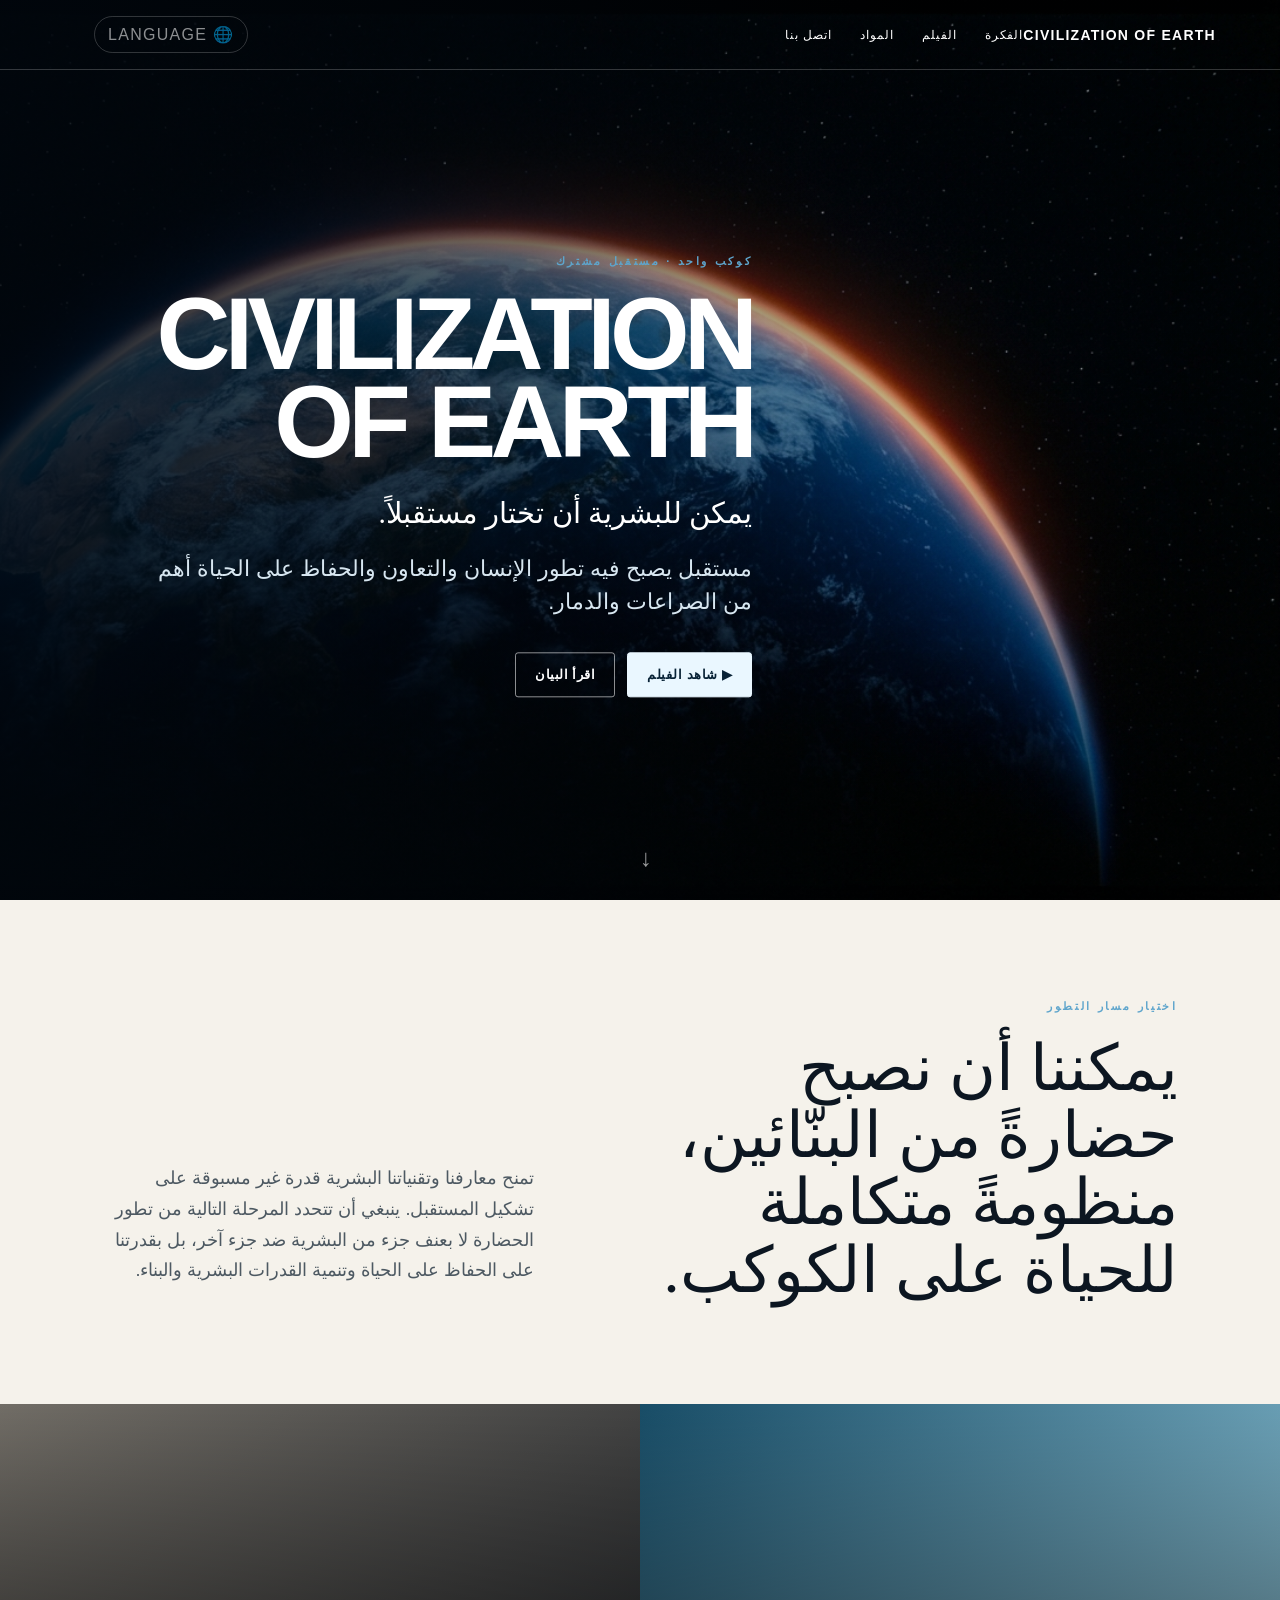
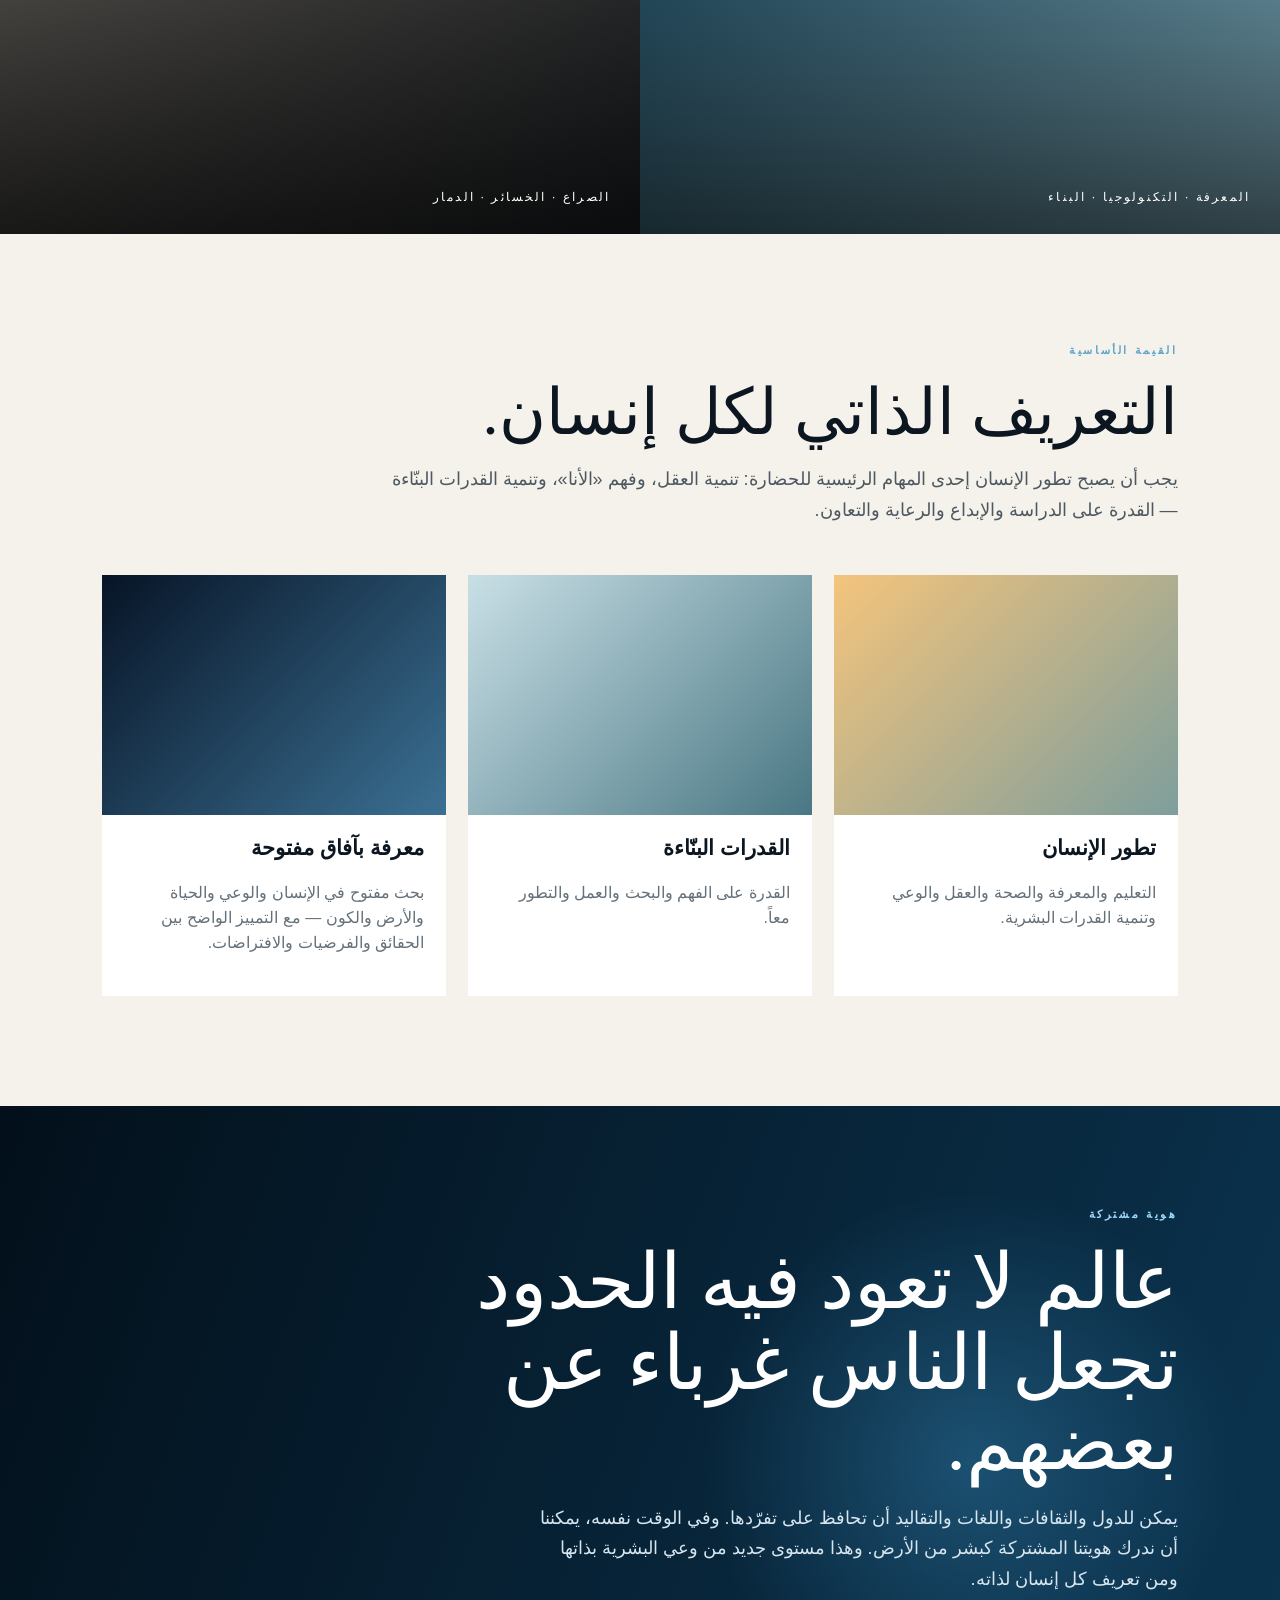
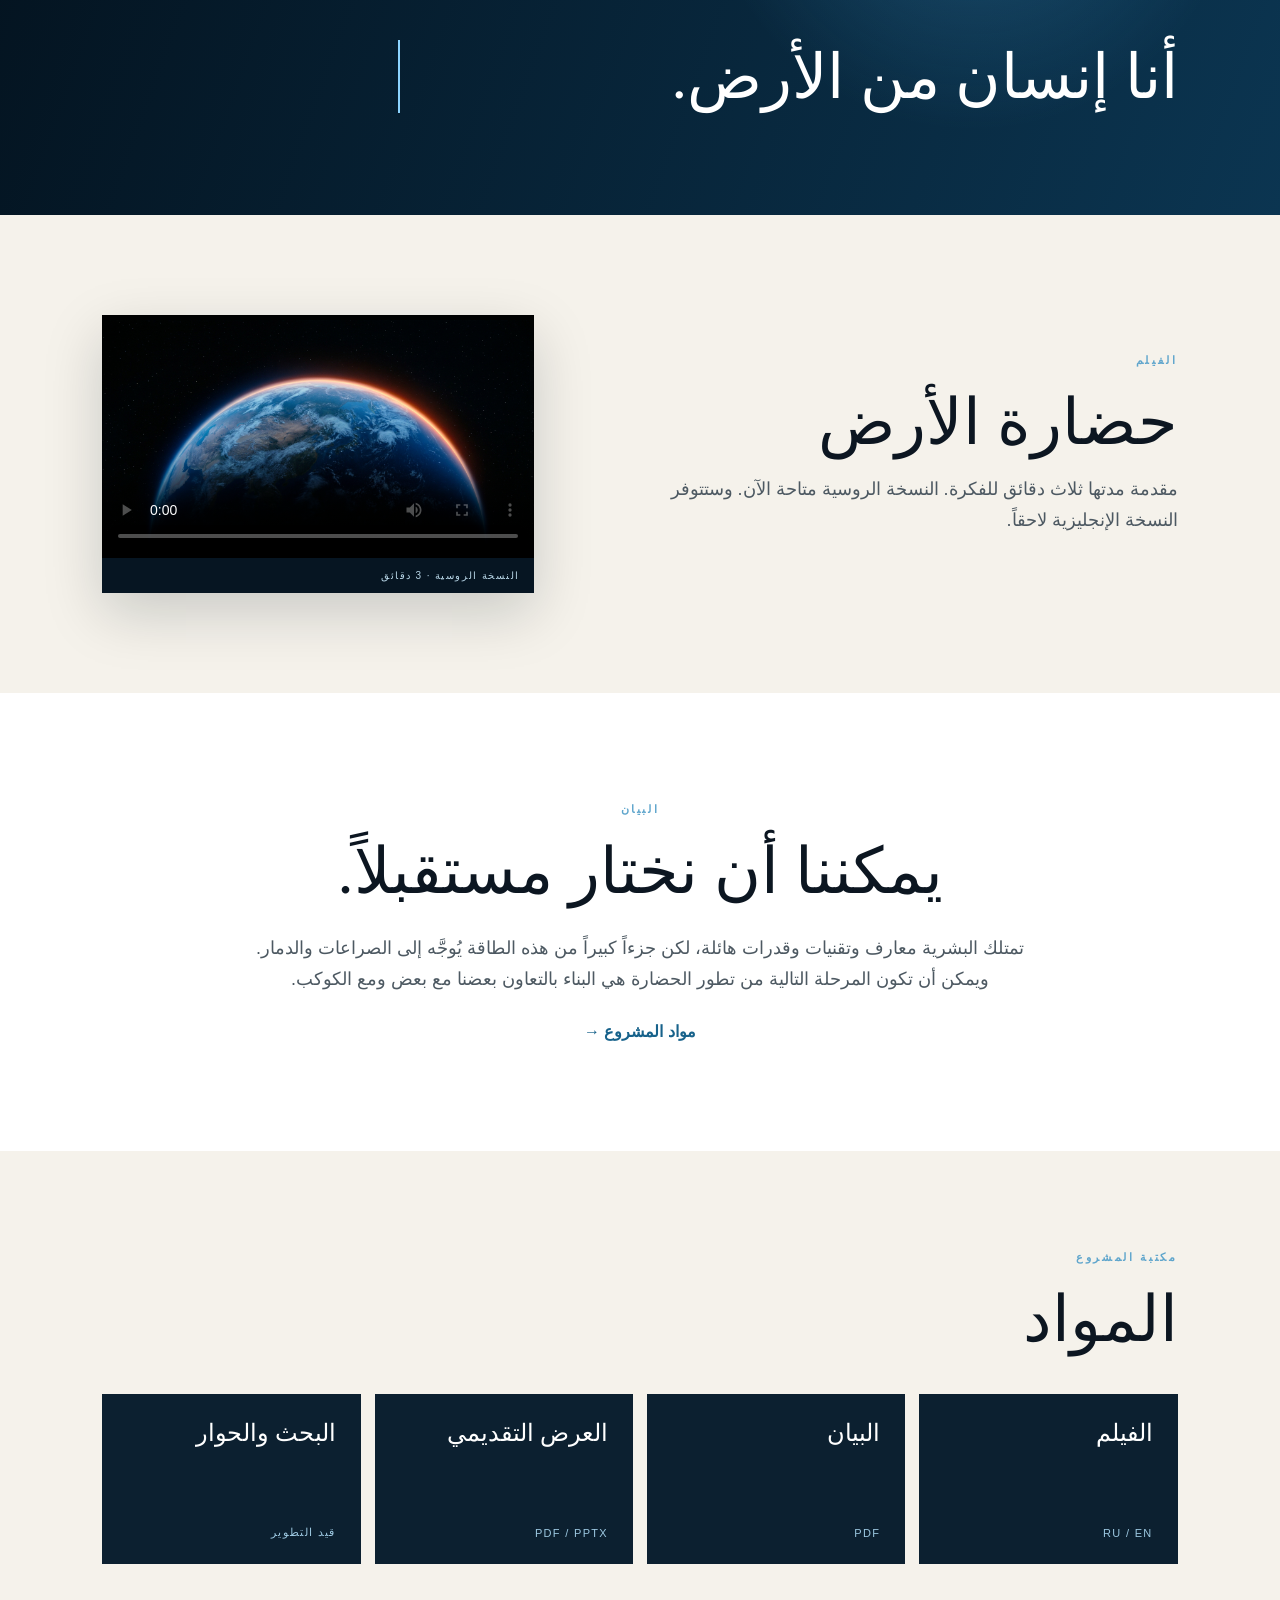
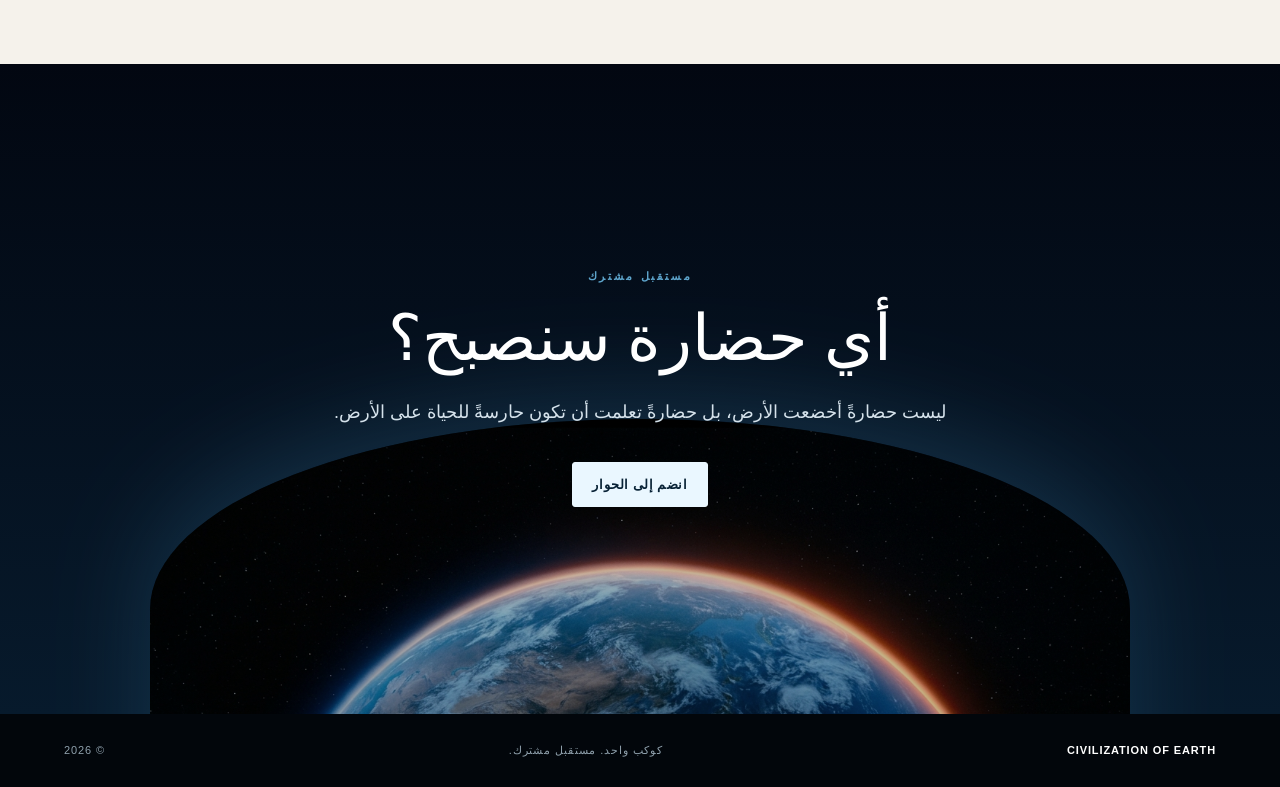
==== ar/index.html @ 909470b8 "Add files via upload" ====
<!doctype html>
<html lang="ar" dir="rtl">
<head>
<meta charset="utf-8"><meta name="viewport" content="width=device-width,initial-scale=1">
<title>حضارة الأرض</title>
<meta name="description" content="Humanity can choose a future centered on human development, cooperation and the preservation of life on Earth.">
<link rel="stylesheet" href="../styles.css">

<style>
.language-picker{position:relative;display:inline-block}
.language-picker>button{background:transparent;border:1px solid rgba(255,255,255,.35);border-radius:999px;padding:8px 13px;color:inherit;cursor:pointer;font:inherit}
.language-dropdown{display:none;position:absolute;right:0;top:calc(100% + 8px);z-index:1000;min-width:190px;max-height:70vh;overflow:auto;background:#f8f4ea;color:#132238;border:1px solid rgba(19,34,56,.18);border-radius:12px;padding:7px;box-shadow:0 14px 40px rgba(0,0,0,.18);text-align:left}
.language-picker.open .language-dropdown{display:block}
.language-dropdown a{display:block;padding:8px 10px;border-radius:7px;color:#132238;text-decoration:none;white-space:nowrap}
.language-dropdown a:hover{background:rgba(19,34,56,.08)}
html[dir="rtl"] .language-dropdown{right:auto;left:0;text-align:right}
</style>
</head>
<body>
<header class="nav"><a class="brand" href="#top">CIVILIZATION OF EARTH</a><nav><a href="#vision" data-i18n="navالفكرة">الفكرة</a><a href="#film" data-i18n="navالفيلم">الفيلم</a><a href="#materials" data-i18n="navالمواد">المواد</a><a href="#contact" data-i18n="navاتصل بنا">اتصل بنا</a></nav><div class="langs"><div class="language-picker"><button type="button" aria-label="Choose language">🌐 Language</button><div class="language-dropdown"><a href="../index.html" lang="ru" dir="ltr">Русский</a>
<a href="../en/index.html" lang="en" dir="ltr">English</a>
<a href="../uk/index.html" lang="uk" dir="ltr">Українська</a>
<a href="../ar/index.html" lang="ar" dir="rtl">العربية</a>
<a href="../zh/index.html" lang="zh" dir="ltr">中文</a>
<a href="../es/index.html" lang="es" dir="ltr">Español</a>
<a href="../fr/index.html" lang="fr" dir="ltr">Français</a>
<a href="../hi/index.html" lang="hi" dir="ltr">हिन्दी</a>
<a href="../pt/index.html" lang="pt" dir="ltr">Português</a>
<a href="../de/index.html" lang="de" dir="ltr">Deutsch</a>
<a href="../tr/index.html" lang="tr" dir="ltr">Türkçe</a>
<a href="../he/index.html" lang="he" dir="rtl">עברית</a>
<a href="../ja/index.html" lang="ja" dir="ltr">日本語</a>
<a href="../ko/index.html" lang="ko" dir="ltr">한국어</a></div></div><button class="menu">☰</button></div></header>
<main id="top">
<section class="hero"><img class="heroEarth" src="../images/hero-earth.jpg" alt="Earth seen from space"><div class="heroShade"></div><div class="heroContent"><div class="eyebrow" data-i18n="eyebrow">كوكب واحد · مستقبل مشترك</div><h1>CIVILIZATION<br>OF EARTH</h1><p class="heroStatement" data-i18n="heroStatement">يمكن للبشرية أن تختار مستقبلاً.</p><p data-i18n="heroText">مستقبل يصبح فيه تطور الإنسان والتعاون والحفاظ على الحياة أهم من الصراعات والدمار.</p><div class="actions"><a class="btn primary" href="#film" data-i18n="watch">▶ شاهد الفيلم</a><a class="btn" href="#manifesto" data-i18n="manifestoBtn">اقرأ البيان</a></div></div><div class="scroll">↓</div></section>
<section class="intro" id="vision"><div><div class="kicker" data-i18n="choiceKicker">اختيار مسار التطور</div><h2 data-i18n="choiceTitle">يمكننا أن نصبح حضارةً من البنّائين، منظومةً متكاملة للحياة على الكوكب.</h2></div><p data-i18n="choiceText">تمنح معارفنا وتقنياتنا البشرية قدرة غير مسبوقة على تشكيل المستقبل. ينبغي أن تتحدد المرحلة التالية من تطور الحضارة لا بعنف جزء من البشرية ضد جزء آخر، بل بقدرتنا على الحفاظ على الحياة وتنمية القدرات البشرية والبناء.</p></section>
<section class="split"><div class="panel image-city"><span data-i18n="knowledge">المعرفة · التكنولوجيا · البناء</span></div><div class="panel image-ruins"><span data-i18n="cost">الصراع · الخسائر · الدمار</span></div></section>
<section class="human"><div class="kicker" data-i18n="valueKicker">القيمة الأساسية</div><h2 data-i18n="valueTitle">التعريف الذاتي لكل إنسان.</h2><p class="lead" data-i18n="valueText">يجب أن يصبح تطور الإنسان إحدى المهام الرئيسية للحضارة: تنمية العقل، وفهم «الأنا»، وتنمية القدرات البنّاءة — القدرة على الدراسة والإبداع والرعاية والتعاون.</p><div class="cards"><article><div class="cardImg img-child"></div><h3 data-i18n="card1t">تطور الإنسان</h3><p data-i18n="card1p">التعليم والمعرفة والصحة والعقل والوعي وتنمية القدرات البشرية.</p></article><article><div class="cardImg img-science"></div><h3 data-i18n="card2t">القدرات البنّاءة</h3><p data-i18n="card2p">القدرة على الفهم والبحث والعمل والتطور معاً.</p></article><article><div class="cardImg img-cosmos"></div><h3 data-i18n="card3t">معرفة بآفاق مفتوحة</h3><p data-i18n="card3p">بحث مفتوح في الإنسان والوعي والحياة والأرض والكون — مع التمييز الواضح بين الحقائق والفرضيات والافتراضات.</p></article></div></section>
<section class="identity"><div class="identityText"><div class="kicker" data-i18n="identityKicker">هوية مشتركة</div><h2 data-i18n="identityTitle">عالم لا تعود فيه الحدود تجعل الناس غرباء عن بعضهم.</h2><p data-i18n="identityText">يمكن للدول والثقافات واللغات والتقاليد أن تحافظ على تفرّدها. وفي الوقت نفسه، يمكننا أن ندرك هويتنا المشتركة كبشر من الأرض. وهذا مستوى جديد من وعي البشرية بذاتها ومن تعريف كل إنسان لذاته.</p><blockquote data-i18n="earthPerson">أنا إنسان من الأرض.</blockquote></div></section>
<section class="film" id="film"><div><div class="kicker" data-i18n="filmKicker">الفيلم</div><h2 data-i18n="filmTitle">حضارة الأرض</h2><p data-i18n="filmText">مقدمة مدتها ثلاث دقائق للفكرة. النسخة الروسية متاحة الآن. وستتوفر النسخة الإنجليزية لاحقاً.</p></div><div class="videoFrame"><video controls preload="metadata" poster="../images/hero-earth.jpg"><source src="../assets/civilization-of-earth-ru.mp4" type="video/mp4">Your browser does not support HTML5 video.</video><div class="videoNote">النسخة الروسية · 3 دقائق</div></div></section>
<section class="manifesto" id="manifesto"><div class="kicker" data-i18n="manifestoKicker">البيان</div><h2 data-i18n="manifestoTitle">يمكننا أن نختار مستقبلاً.</h2><p data-i18n="manifestoText">تمتلك البشرية معارف وتقنيات وقدرات هائلة، لكن جزءاً كبيراً من هذه الطاقة يُوجَّه إلى الصراعات والدمار. ويمكن أن تكون المرحلة التالية من تطور الحضارة هي البناء بالتعاون بعضنا مع بعض ومع الكوكب.</p><a class="textLink" href="#materials" data-i18n="readالمواد">مواد المشروع →</a></section>
<section class="materials" id="materials"><div class="kicker" data-i18n="materialsKicker">مكتبة المشروع</div><h2 data-i18n="materialsTitle">المواد</h2><div class="materialGrid"><a href="#"><b data-i18n="m1">الفيلم</b><span>RU / EN</span></a><a href="#"><b data-i18n="m2">البيان</b><span>PDF</span></a><a href="#"><b data-i18n="m3">العرض التقديمي</b><span>PDF / PPTX</span></a><a href="#"><b data-i18n="m4">البحث والحوار</b><span data-i18n="developing">قيد التطوير</span></a></div></section>
<section class="closing" id="contact"><div class="earthGlow"></div><div class="closingContent"><div class="kicker" data-i18n="futureKicker">مستقبل مشترك</div><h2 data-i18n="futureTitle">أي حضارة سنصبح؟</h2><p data-i18n="futureText">ليست حضارةً أخضعت الأرض، بل حضارةً تعلمت أن تكون حارسةً للحياة على الأرض.</p><a class="btn primary" href="mailto:contact@example.com" data-i18n="contactBtn">انضم إلى الحوار</a></div></section>
</main>
<footer><b>CIVILIZATION OF EARTH</b><span data-i18n="footer">كوكب واحد. مستقبل مشترك.</span><span>© 2026</span></footer>


<script>
document.addEventListener('click',function(e){
 const p=e.target.closest('.language-picker');
 document.querySelectorAll('.language-picker.open').forEach(x=>{if(x!==p)x.classList.remove('open')});
 if(e.target.closest('.language-picker>button')){e.preventDefault();p.classList.toggle('open');}
});
</script>
</body></html>
---- styles.css ----
:root{--ink:#0c1621;--blue:#6ebbe8;--deep:#020914;--paper:#f5f2eb;--line:rgba(255,255,255,.22)}*{box-sizing:border-box}html{scroll-behavior:smooth}body{margin:0;font-family:Arial,Helvetica,sans-serif;color:var(--ink);background:var(--paper)}.nav{height:70px;position:absolute;z-index:10;top:0;left:0;right:0;display:flex;align-items:center;padding:0 5vw;color:white;border-bottom:1px solid rgba(255,255,255,.2)}.brand{color:white;text-decoration:none;font-weight:800;letter-spacing:.09em;font-size:14px}.nav nav{margin-left:auto;display:flex;gap:28px}.nav nav a,.langs button{color:white;text-decoration:none;font-size:12px;letter-spacing:.08em;text-transform:uppercase}.langs{display:flex;gap:8px;margin-left:30px;align-items:center}.langs button{background:transparent;border:0;padding:6px;cursor:pointer;opacity:.55}.langs .active{opacity:1;border-bottom:1px solid white}.langs .menu{display:none;font-size:18px}.hero{height:100vh;min-height:680px;position:relative;color:white;background:radial-gradient(circle at 72% 42%,rgba(81,169,225,.25),transparent 24%),linear-gradient(115deg,#020711 10%,#071c30 60%,#03101c);overflow:hidden}.hero:after{content:"";position:absolute;inset:0;background:linear-gradient(90deg,rgba(1,7,14,.82) 0%,rgba(1,7,14,.48) 42%,rgba(1,7,14,.08) 72%);z-index:1}.heroEarth{position:absolute;inset:0;width:100%;height:100%;object-fit:cover;object-position:center right;z-index:0}.heroShade{position:absolute;inset:0;background:linear-gradient(180deg,rgba(0,0,0,.12),rgba(0,0,0,.2));z-index:1}.heroContent{position:absolute;z-index:2;left:8vw;top:50%;transform:translateY(-44%);width:min(650px,75vw)}.eyebrow,.kicker{font-size:11px;font-weight:800;letter-spacing:.24em;color:#5ea5cc;margin-bottom:22px}.hero h1{font-size:clamp(54px,8vw,112px);line-height:.86;letter-spacing:-.055em;margin:0 0 30px}.heroStatement{font-family:Georgia,serif;font-size:clamp(22px,2.3vw,34px)!important;line-height:1.2!important;margin:0 0 12px;color:#fff!important}.hero p{font-size:clamp(17px,1.7vw,23px);line-height:1.5;max-width:620px;color:#d7e6f0}.actions{display:flex;gap:12px;margin-top:34px;flex-wrap:wrap}.btn{display:inline-block;padding:14px 19px;border:1px solid rgba(255,255,255,.55);color:white;text-decoration:none;border-radius:3px;font-size:13px;font-weight:700;letter-spacing:.04em}.btn.primary{background:#eaf7ff;color:#082236;border-color:#eaf7ff}.scroll{position:absolute;z-index:3;bottom:28px;left:50%;font-size:24px;opacity:.6}.intro,.film{padding:100px 8vw;display:grid;grid-template-columns:1.1fr .9fr;gap:9vw;align-items:end}.intro h2,.human h2,.film h2,.manifesto h2,.materials h2,.closing h2,.identity h2{font-family:Georgia,serif;font-weight:400;font-size:clamp(38px,5vw,68px);line-height:1.05;margin:0}.intro p,.lead,.film p,.manifesto p,.identity p,.closing p{font-size:18px;line-height:1.7;color:#4d5962}.split{display:grid;grid-template-columns:1fr 1fr;min-height:430px}.panel{position:relative;display:flex;align-items:flex-end;padding:30px;color:white;background-size:cover;background-position:center}.panel:after{content:"";position:absolute;inset:0;background:linear-gradient(transparent,rgba(0,0,0,.7))}.panel span{position:relative;z-index:1;font-size:12px;letter-spacing:.18em}.image-city{background-image:linear-gradient(135deg,#184d67,#9dd3e6)}.image-ruins{background-image:linear-gradient(135deg,#716d66,#24272b)}.human{padding:110px 8vw}.human .lead{max-width:800px}.cards{display:grid;grid-template-columns:repeat(3,1fr);gap:22px;margin-top:50px}.cards article{background:white;padding-bottom:24px}.cardImg{height:240px;background-size:cover}.img-child{background:linear-gradient(135deg,#f4c47c,#7e9e9c)}.img-science{background:linear-gradient(135deg,#c9dfe6,#497783)}.img-cosmos{background:linear-gradient(135deg,#071426,#3b7093)}.cards h3,.cards p{margin-left:22px;margin-right:22px}.cards h3{font-size:21px}.cards p{line-height:1.55;color:#65717a}.identity{min-height:680px;color:white;display:flex;align-items:center;padding:8vw;background:radial-gradient(circle at 76% 50%,rgba(64,152,204,.35),transparent 26%),linear-gradient(110deg,#03101b,#0b3551)}.identityText{max-width:780px}.identity .kicker{color:#9edaff}.identity h2{font-size:clamp(46px,6vw,82px)}.identity p{color:#d7e5ee;max-width:650px}.identity blockquote{font-family:Georgia,serif;font-size:clamp(34px,5vw,62px);margin:45px 0 0;padding-left:25px;border-left:2px solid #8cd4ff}.film{align-items:center}.videoFrame{background:#061522;color:white;box-shadow:0 20px 55px rgba(5,20,30,.18)}.videoFrame video{display:block;width:100%;aspect-ratio:16/9;background:#000}.videoNote{padding:12px 15px;font-size:10px;letter-spacing:.14em;text-transform:uppercase;color:#b7d5e6}.play{width:76px;height:76px;border-radius:50%;border:1px solid rgba(255,255,255,.6);display:grid;place-items:center;padding-left:5px;font-size:25px}.videoPlaceholder span{font-size:11px;letter-spacing:.18em}.manifesto{padding:110px 18vw;text-align:center;background:white}.manifesto p{max-width:900px;margin:28px auto}.textLink{color:#17628b;font-weight:700;text-decoration:none}.materials{padding:100px 8vw}.materialGrid{display:grid;grid-template-columns:repeat(4,1fr);gap:14px;margin-top:40px}.materialGrid a{min-height:170px;padding:25px;background:#0c2030;color:white;text-decoration:none;display:flex;flex-direction:column;justify-content:space-between}.materialGrid b{font-family:Georgia,serif;font-size:24px;font-weight:400}.materialGrid span{font-size:11px;letter-spacing:.12em;color:#9ec9e2}.closing{min-height:650px;background:linear-gradient(180deg,#020711,#071a2c);color:white;position:relative;overflow:hidden;display:flex;align-items:center;justify-content:center;text-align:center;padding:8vw}.earthGlow{position:absolute;width:min(980px,82vw);height:min(560px,48vw);bottom:-265px;left:50%;transform:translateX(-50%);background:url("images/hero-earth.jpg") center 44%/cover no-repeat;border-radius:50% 50% 0 0/34% 34% 0 0;filter:saturate(.92) brightness(.78);box-shadow:0 -24px 100px rgba(84,190,255,.22)}.closingContent{position:relative;z-index:1;max-width:900px}.closing p{color:#d5e2eb;max-width:700px;margin:25px auto 35px}footer{background:#02060b;color:#8fa0ac;padding:30px 5vw;display:flex;gap:30px;justify-content:space-between;font-size:11px;letter-spacing:.08em}footer b{color:white}@media(max-width:800px){.nav{padding:0 20px}.nav nav{display:none}.langs{margin-left:auto}.langs .menu{display:block}.heroContent{left:24px;width:calc(100% - 48px)}.heroEarth{object-position:62% center}.hero:after{background:linear-gradient(90deg,rgba(1,7,14,.86),rgba(1,7,14,.28))}.intro,.film{grid-template-columns:1fr;padding:75px 24px;gap:25px}.split{grid-template-columns:1fr;min-height:620px}.human,.manifesto,.materials{padding:75px 24px}.cards,.materialGrid{grid-template-columns:1fr}.identity{padding:80px 24px}.cardImg{height:210px}footer{flex-direction:column;gap:10px}.brand{font-size:11px}}
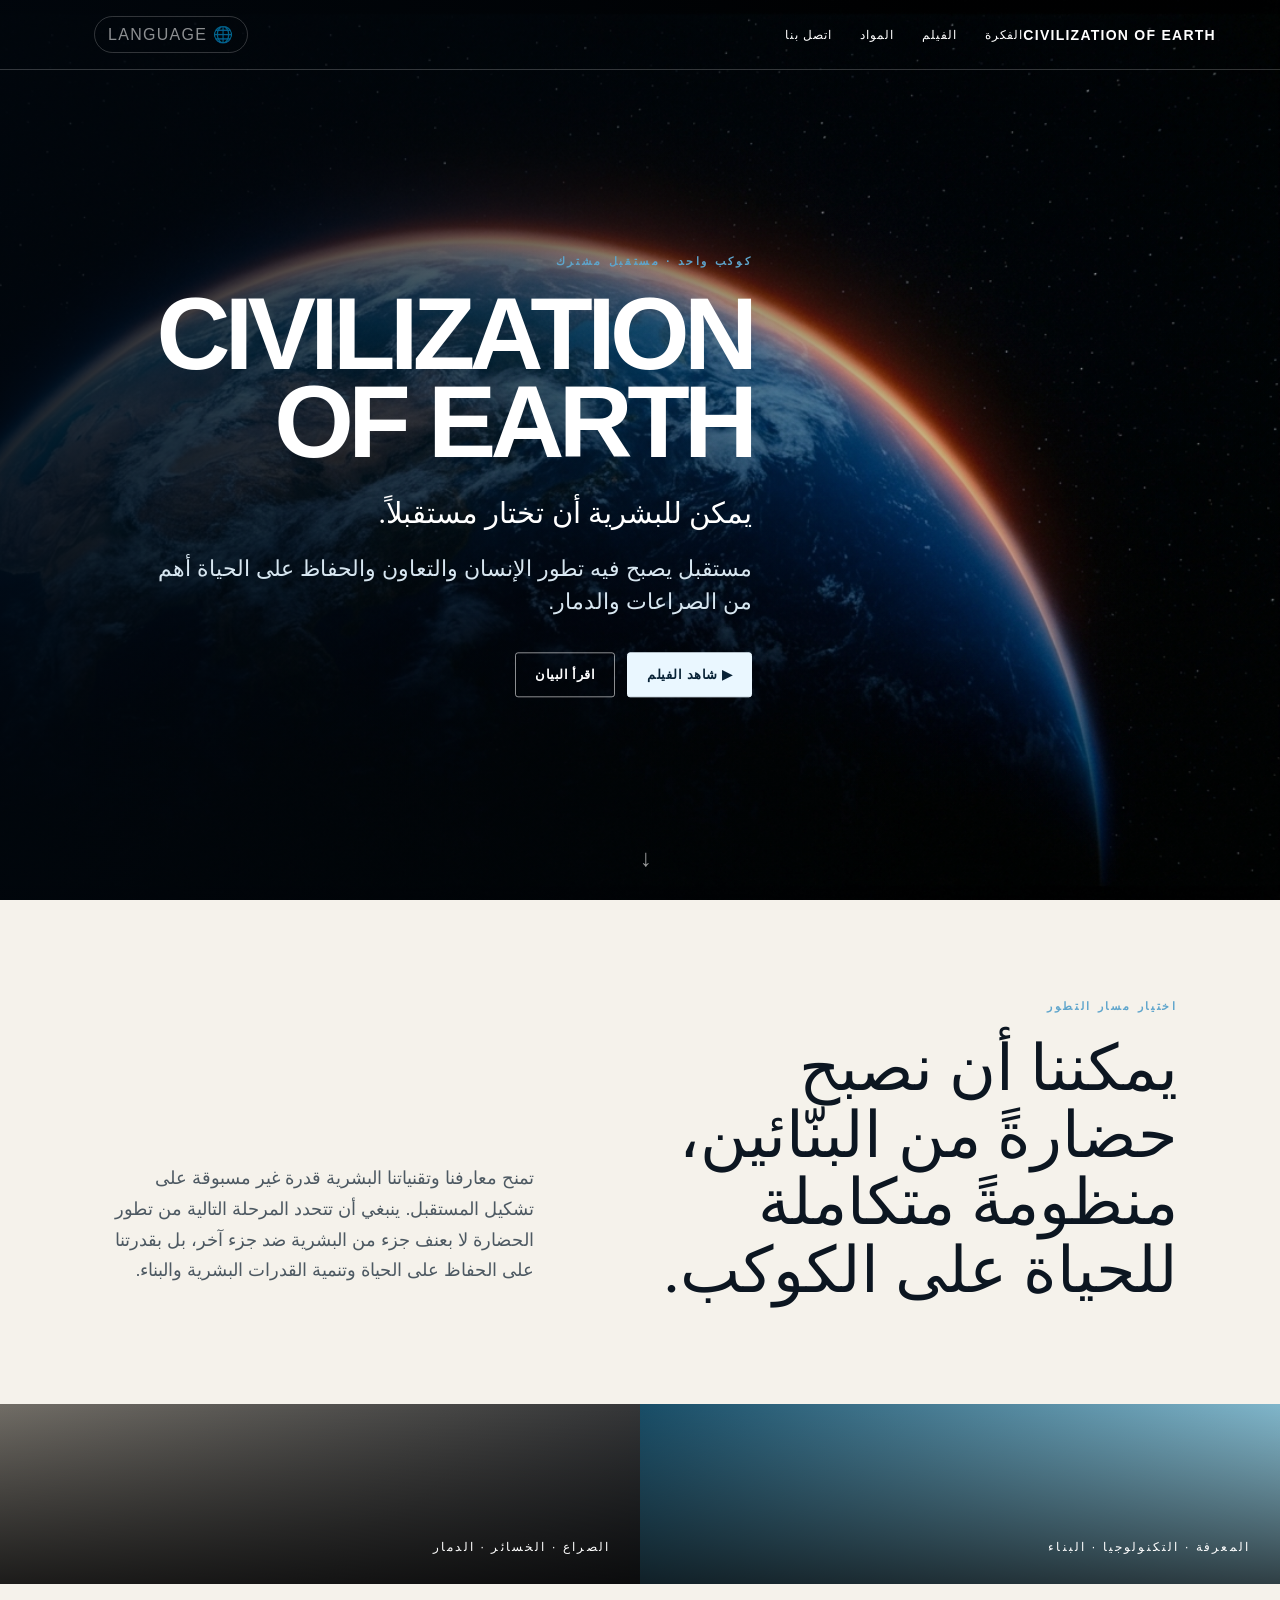
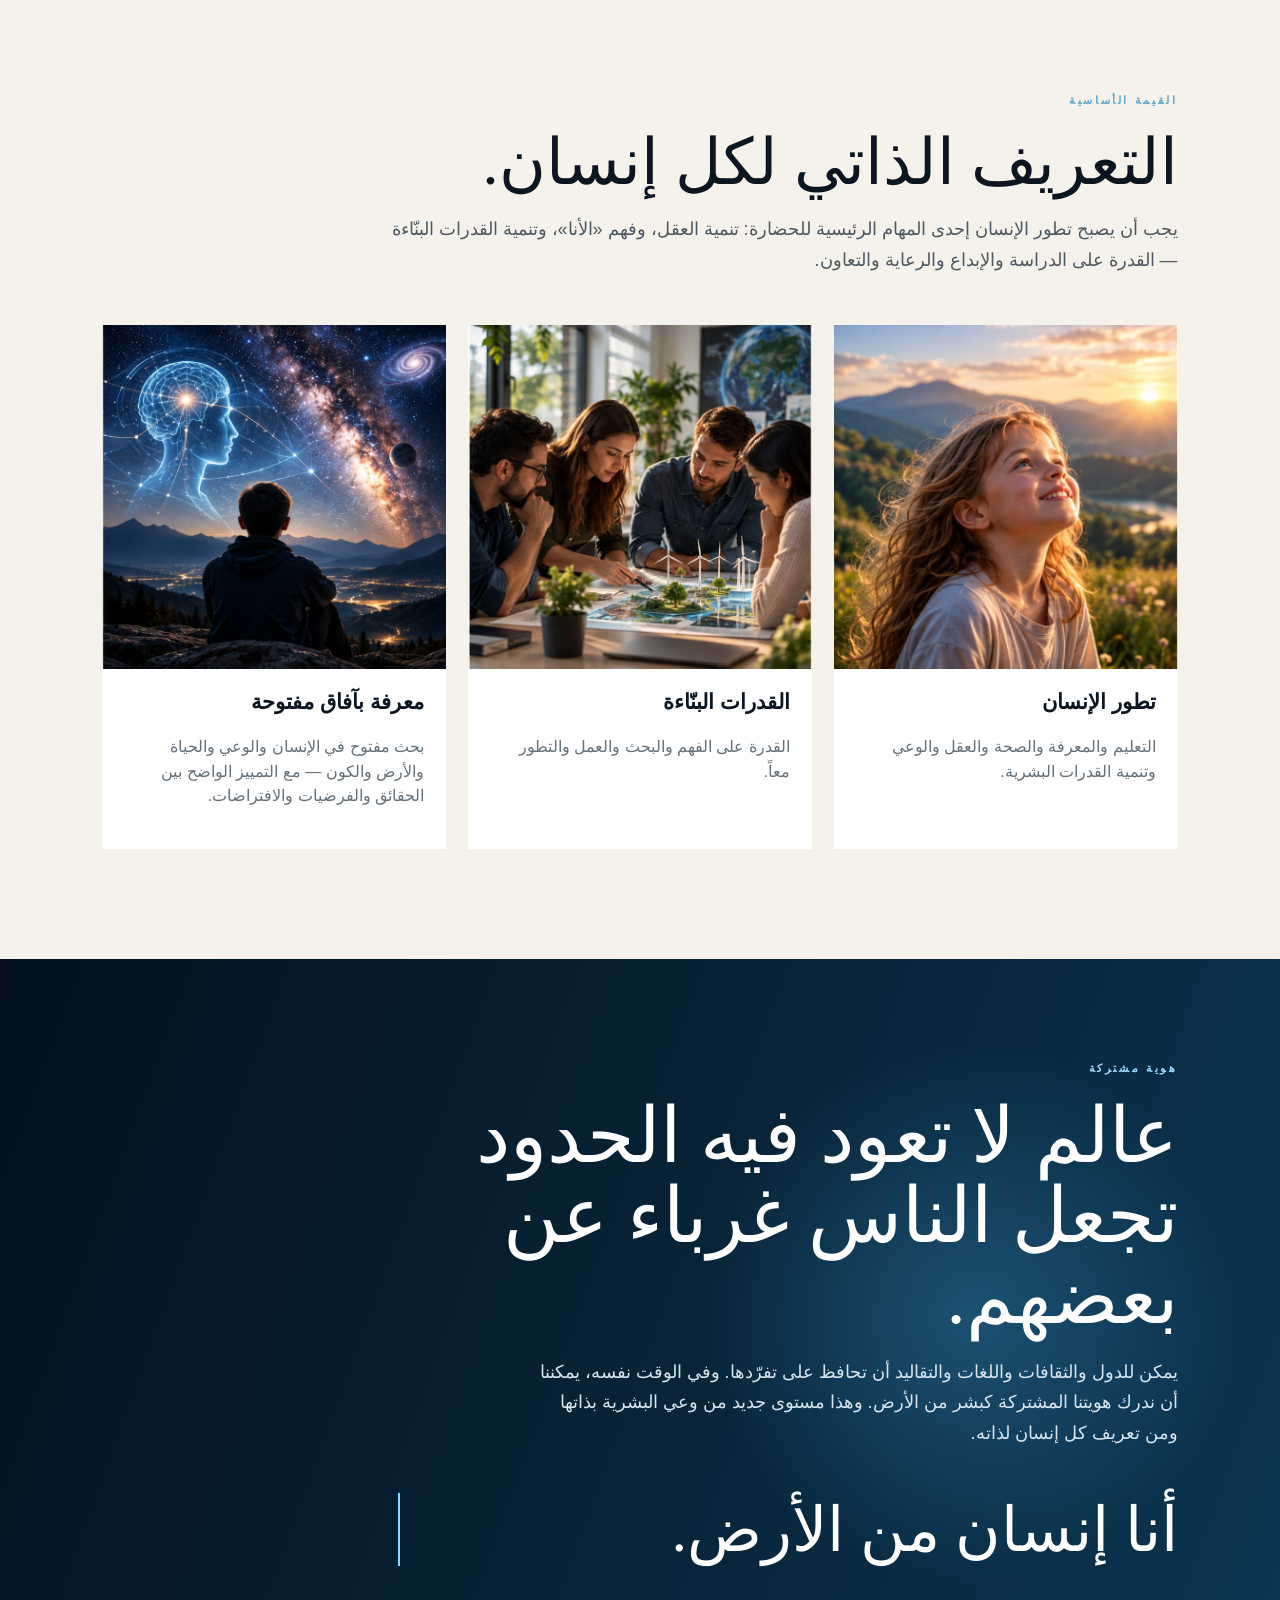
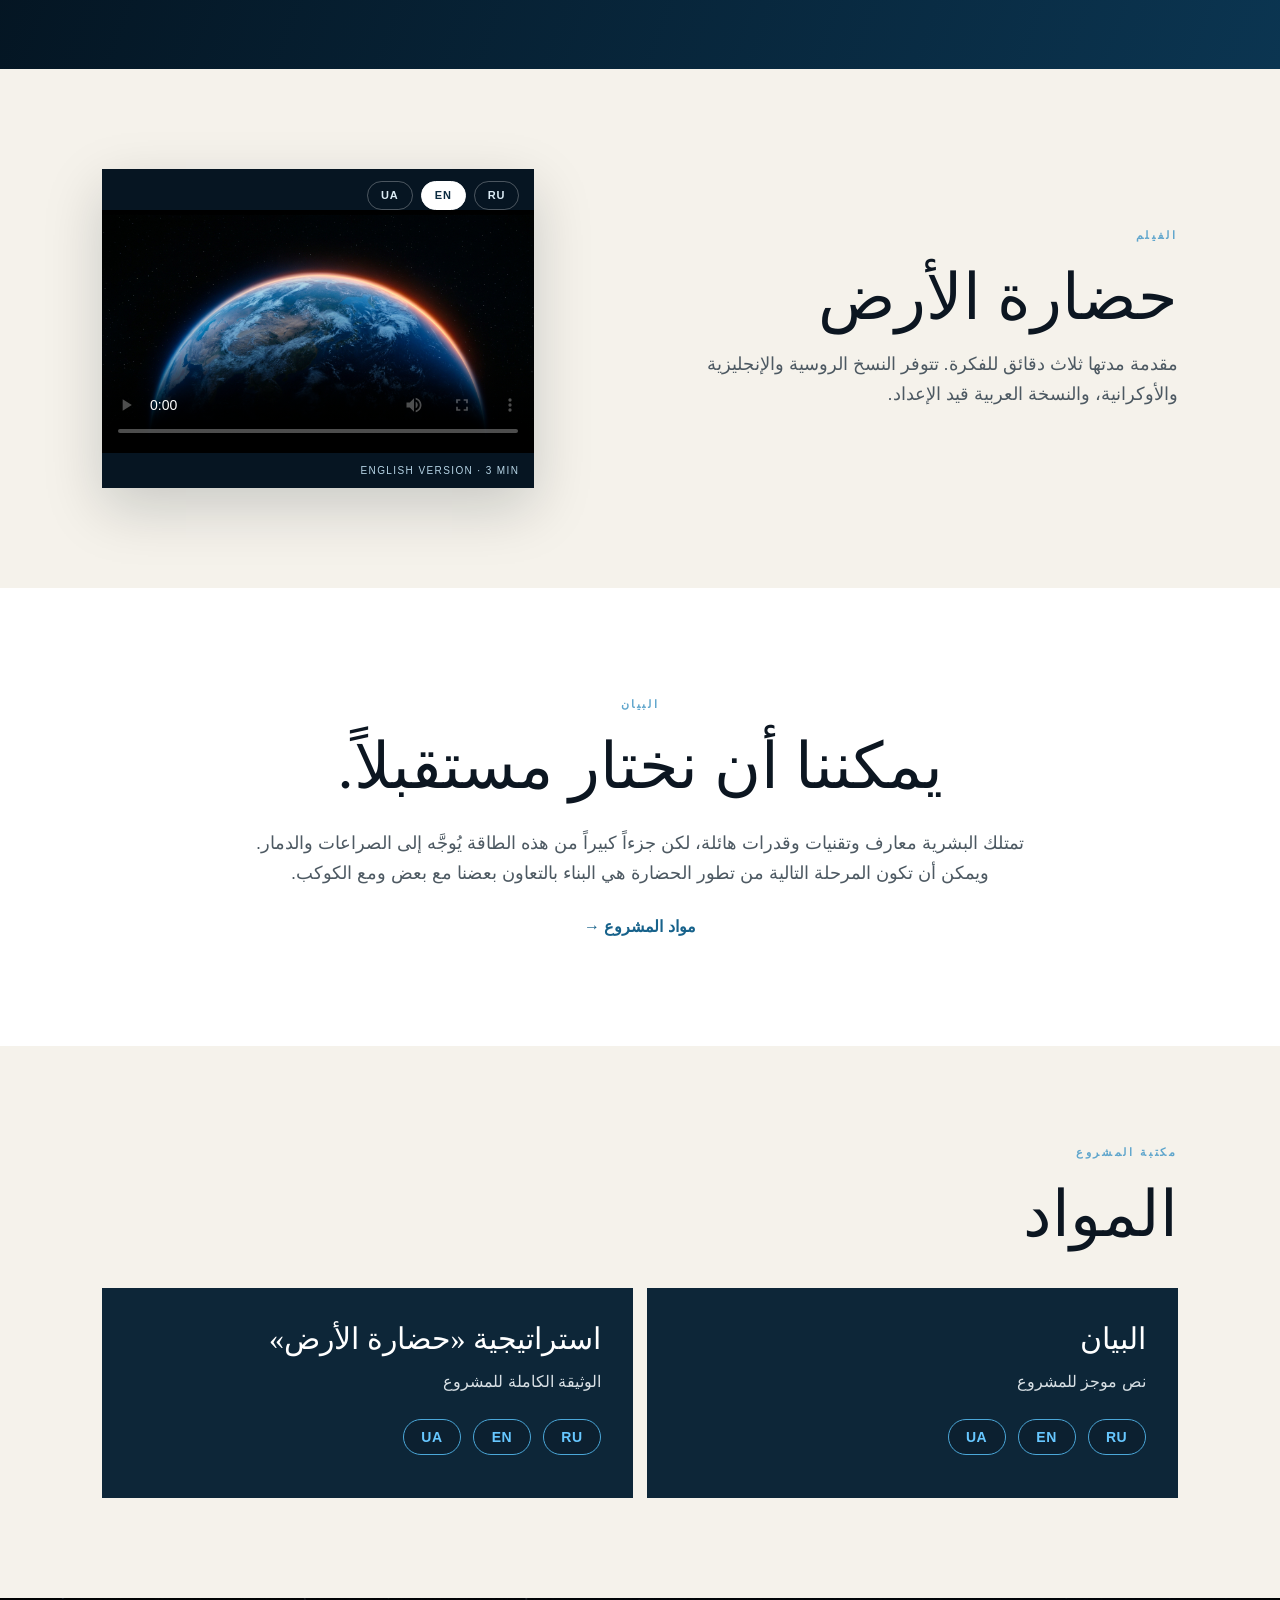
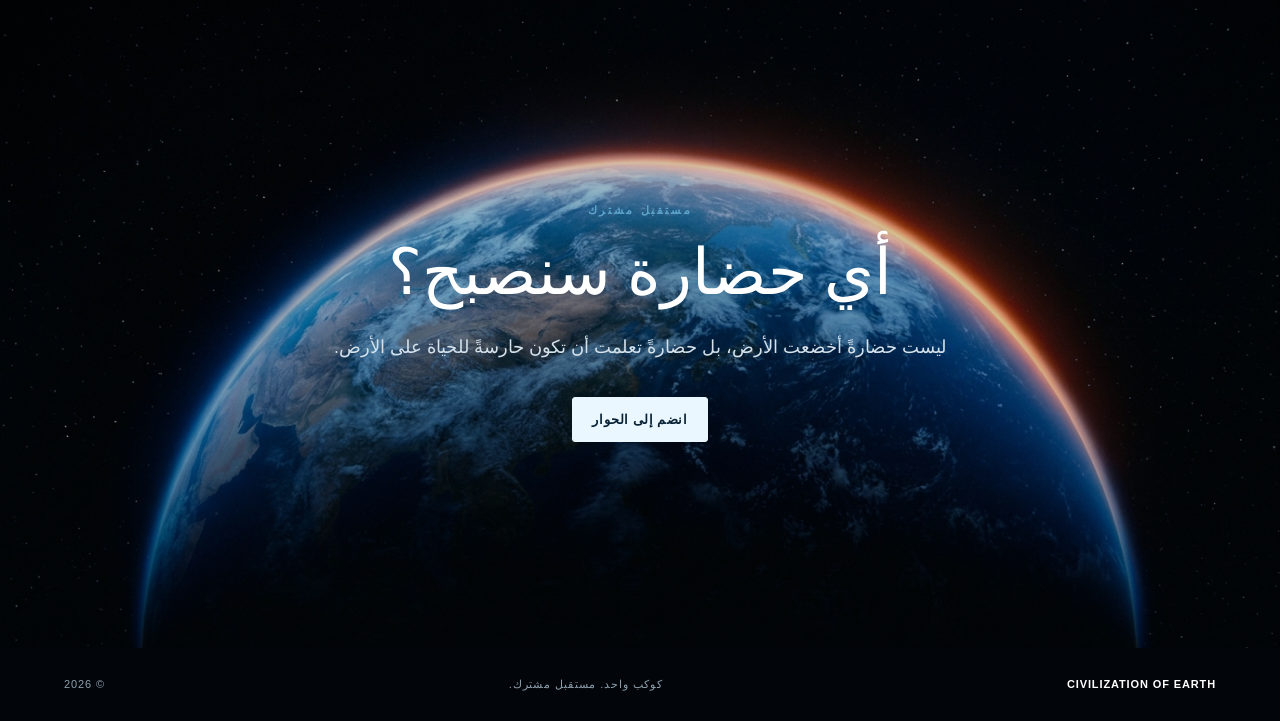
==== commit 42c517b6: "Add files via upload" ====
--- a/ar/index.html
+++ b/ar/index.html
@@ -14,6 +14,9 @@
 .language-dropdown a{display:block;padding:8px 10px;border-radius:7px;color:#132238;text-decoration:none;white-space:nowrap}
 .language-dropdown a:hover{background:rgba(19,34,56,.08)}
 html[dir="rtl"] .language-dropdown{right:auto;left:0;text-align:right}
+</style>
+<style>
+.materialGridDocs{grid-template-columns:repeat(2,minmax(0,1fr))!important}.materialGridDocs .materialDoc{background:#0d2638;color:#fff;padding:34px 32px;min-height:210px;box-sizing:border-box}.materialGridDocs .materialDoc>b{font-family:Georgia,serif;font-size:30px;line-height:1.12}.materialGridDocs .materialDoc p{color:#d8e0e5;font-size:16px}.materialGridDocs .docLinks{display:flex;gap:12px;flex-wrap:wrap;margin-top:28px}.materialGridDocs .docLinks a{display:inline-flex!important;align-items:center;justify-content:center;width:58px!important;height:36px!important;min-height:0!important;padding:0!important;border:1px solid #4ba7d8;border-radius:999px;color:#67c7ff!important;text-decoration:none;font:700 14px/1 Arial,sans-serif;letter-spacing:.04em;box-sizing:border-box}.materialGridDocs .docLinks a:hover{background:rgba(103,199,255,.12)}@media(max-width:760px){.materialGridDocs{grid-template-columns:1fr!important}.materialGridDocs .materialDoc>b{font-size:25px}}
 </style>
 </head>
 <body>
@@ -37,9 +40,12 @@
 <section class="split"><div class="panel image-city"><span data-i18n="knowledge">المعرفة · التكنولوجيا · البناء</span></div><div class="panel image-ruins"><span data-i18n="cost">الصراع · الخسائر · الدمار</span></div></section>
 <section class="human"><div class="kicker" data-i18n="valueKicker">القيمة الأساسية</div><h2 data-i18n="valueTitle">التعريف الذاتي لكل إنسان.</h2><p class="lead" data-i18n="valueText">يجب أن يصبح تطور الإنسان إحدى المهام الرئيسية للحضارة: تنمية العقل، وفهم «الأنا»، وتنمية القدرات البنّاءة — القدرة على الدراسة والإبداع والرعاية والتعاون.</p><div class="cards"><article><div class="cardImg img-child"></div><h3 data-i18n="card1t">تطور الإنسان</h3><p data-i18n="card1p">التعليم والمعرفة والصحة والعقل والوعي وتنمية القدرات البشرية.</p></article><article><div class="cardImg img-science"></div><h3 data-i18n="card2t">القدرات البنّاءة</h3><p data-i18n="card2p">القدرة على الفهم والبحث والعمل والتطور معاً.</p></article><article><div class="cardImg img-cosmos"></div><h3 data-i18n="card3t">معرفة بآفاق مفتوحة</h3><p data-i18n="card3p">بحث مفتوح في الإنسان والوعي والحياة والأرض والكون — مع التمييز الواضح بين الحقائق والفرضيات والافتراضات.</p></article></div></section>
 <section class="identity"><div class="identityText"><div class="kicker" data-i18n="identityKicker">هوية مشتركة</div><h2 data-i18n="identityTitle">عالم لا تعود فيه الحدود تجعل الناس غرباء عن بعضهم.</h2><p data-i18n="identityText">يمكن للدول والثقافات واللغات والتقاليد أن تحافظ على تفرّدها. وفي الوقت نفسه، يمكننا أن ندرك هويتنا المشتركة كبشر من الأرض. وهذا مستوى جديد من وعي البشرية بذاتها ومن تعريف كل إنسان لذاته.</p><blockquote data-i18n="earthPerson">أنا إنسان من الأرض.</blockquote></div></section>
-<section class="film" id="film"><div><div class="kicker" data-i18n="filmKicker">الفيلم</div><h2 data-i18n="filmTitle">حضارة الأرض</h2><p data-i18n="filmText">مقدمة مدتها ثلاث دقائق للفكرة. النسخة الروسية متاحة الآن. وستتوفر النسخة الإنجليزية لاحقاً.</p></div><div class="videoFrame"><video controls preload="metadata" poster="../images/hero-earth.jpg"><source src="../assets/civilization-of-earth-ru.mp4" type="video/mp4">Your browser does not support HTML5 video.</video><div class="videoNote">النسخة الروسية · 3 دقائق</div></div></section>
+<section class="film" id="film"><div><div class="kicker" data-i18n="filmKicker">الفيلم</div><h2 data-i18n="filmTitle">حضارة الأرض</h2><p data-i18n="filmText">مقدمة مدتها ثلاث دقائق للفكرة. تتوفر النسخ الروسية والإنجليزية والأوكرانية، والنسخة العربية قيد الإعداد.</p></div><div class="videoFrame"><div class="videoLanguages" role="group" aria-label="Film language"><button class="videoLangBtn" type="button" data-src="../assets/civilization-of-earth-ru.mp4" data-note="Русская версия · 3 мин">RU</button><button class="videoLangBtn active" type="button" data-src="../assets/civilization-of-earth-en.mp4" data-note="English version · 3 min">EN</button><button class="videoLangBtn" type="button" data-src="../assets/civilization-of-earth-uk.mp4" data-note="Українська версія · 3 хв">UA</button></div><video controls preload="metadata" poster="../images/hero-earth.jpg"><source src="../assets/civilization-of-earth-en.mp4" type="video/mp4">Your browser does not support HTML5 video.</video><div class="videoNote">English version · 3 min</div></div></section>
 <section class="manifesto" id="manifesto"><div class="kicker" data-i18n="manifestoKicker">البيان</div><h2 data-i18n="manifestoTitle">يمكننا أن نختار مستقبلاً.</h2><p data-i18n="manifestoText">تمتلك البشرية معارف وتقنيات وقدرات هائلة، لكن جزءاً كبيراً من هذه الطاقة يُوجَّه إلى الصراعات والدمار. ويمكن أن تكون المرحلة التالية من تطور الحضارة هي البناء بالتعاون بعضنا مع بعض ومع الكوكب.</p><a class="textLink" href="#materials" data-i18n="readالمواد">مواد المشروع →</a></section>
-<section class="materials" id="materials"><div class="kicker" data-i18n="materialsKicker">مكتبة المشروع</div><h2 data-i18n="materialsTitle">المواد</h2><div class="materialGrid"><a href="#"><b data-i18n="m1">الفيلم</b><span>RU / EN</span></a><a href="#"><b data-i18n="m2">البيان</b><span>PDF</span></a><a href="#"><b data-i18n="m3">العرض التقديمي</b><span>PDF / PPTX</span></a><a href="#"><b data-i18n="m4">البحث والحوار</b><span data-i18n="developing">قيد التطوير</span></a></div></section>
+<section class="materials" id="materials"><div class="kicker" data-i18n="materialsKicker">مكتبة المشروع</div><h2 data-i18n="materialsTitle">المواد</h2><div class="materialGrid materialGridDocs">
+<article class="materialDoc"><b>البيان</b><p>نص موجز للمشروع</p><div class="docLinks"><a href="../documents/Manifesto_RU.pdf" target="_blank">RU</a><a href="../documents/Manifesto_EN.pdf" target="_blank">EN</a><a href="../documents/Manifesto_UA.pdf" target="_blank">UA</a></div></article>
+<article class="materialDoc"><b>استراتيجية «حضارة الأرض»</b><p>الوثيقة الكاملة للمشروع</p><div class="docLinks"><a href="../documents/Civilization_of_Earth_RU.pdf" target="_blank">RU</a><a href="../documents/Civilization_of_Earth_EN.pdf" target="_blank">EN</a><a href="../documents/Civilization_of_Earth_UA.pdf" target="_blank">UA</a></div></article>
+</div></section>
 <section class="closing" id="contact"><div class="earthGlow"></div><div class="closingContent"><div class="kicker" data-i18n="futureKicker">مستقبل مشترك</div><h2 data-i18n="futureTitle">أي حضارة سنصبح؟</h2><p data-i18n="futureText">ليست حضارةً أخضعت الأرض، بل حضارةً تعلمت أن تكون حارسةً للحياة على الأرض.</p><a class="btn primary" href="mailto:contact@example.com" data-i18n="contactBtn">انضم إلى الحوار</a></div></section>
 </main>
 <footer><b>CIVILIZATION OF EARTH</b><span data-i18n="footer">كوكب واحد. مستقبل مشترك.</span><span>© 2026</span></footer>
--- a/styles.css
+++ b/styles.css
@@ -1 +1,39 @@
-:root{--ink:#0c1621;--blue:#6ebbe8;--deep:#020914;--paper:#f5f2eb;--line:rgba(255,255,255,.22)}*{box-sizing:border-box}html{scroll-behavior:smooth}body{margin:0;font-family:Arial,Helvetica,sans-serif;color:var(--ink);background:var(--paper)}.nav{height:70px;position:absolute;z-index:10;top:0;left:0;right:0;display:flex;align-items:center;padding:0 5vw;color:white;border-bottom:1px solid rgba(255,255,255,.2)}.brand{color:white;text-decoration:none;font-weight:800;letter-spacing:.09em;font-size:14px}.nav nav{margin-left:auto;display:flex;gap:28px}.nav nav a,.langs button{color:white;text-decoration:none;font-size:12px;letter-spacing:.08em;text-transform:uppercase}.langs{display:flex;gap:8px;margin-left:30px;align-items:center}.langs button{background:transparent;border:0;padding:6px;cursor:pointer;opacity:.55}.langs .active{opacity:1;border-bottom:1px solid white}.langs .menu{display:none;font-size:18px}.hero{height:100vh;min-height:680px;position:relative;color:white;background:radial-gradient(circle at 72% 42%,rgba(81,169,225,.25),transparent 24%),linear-gradient(115deg,#020711 10%,#071c30 60%,#03101c);overflow:hidden}.hero:after{content:"";position:absolute;inset:0;background:linear-gradient(90deg,rgba(1,7,14,.82) 0%,rgba(1,7,14,.48) 42%,rgba(1,7,14,.08) 72%);z-index:1}.heroEarth{position:absolute;inset:0;width:100%;height:100%;object-fit:cover;object-position:center right;z-index:0}.heroShade{position:absolute;inset:0;background:linear-gradient(180deg,rgba(0,0,0,.12),rgba(0,0,0,.2));z-index:1}.heroContent{position:absolute;z-index:2;left:8vw;top:50%;transform:translateY(-44%);width:min(650px,75vw)}.eyebrow,.kicker{font-size:11px;font-weight:800;letter-spacing:.24em;color:#5ea5cc;margin-bottom:22px}.hero h1{font-size:clamp(54px,8vw,112px);line-height:.86;letter-spacing:-.055em;margin:0 0 30px}.heroStatement{font-family:Georgia,serif;font-size:clamp(22px,2.3vw,34px)!important;line-height:1.2!important;margin:0 0 12px;color:#fff!important}.hero p{font-size:clamp(17px,1.7vw,23px);line-height:1.5;max-width:620px;color:#d7e6f0}.actions{display:flex;gap:12px;margin-top:34px;flex-wrap:wrap}.btn{display:inline-block;padding:14px 19px;border:1px solid rgba(255,255,255,.55);color:white;text-decoration:none;border-radius:3px;font-size:13px;font-weight:700;letter-spacing:.04em}.btn.primary{background:#eaf7ff;color:#082236;border-color:#eaf7ff}.scroll{position:absolute;z-index:3;bottom:28px;left:50%;font-size:24px;opacity:.6}.intro,.film{padding:100px 8vw;display:grid;grid-template-columns:1.1fr .9fr;gap:9vw;align-items:end}.intro h2,.human h2,.film h2,.manifesto h2,.materials h2,.closing h2,.identity h2{font-family:Georgia,serif;font-weight:400;font-size:clamp(38px,5vw,68px);line-height:1.05;margin:0}.intro p,.lead,.film p,.manifesto p,.identity p,.closing p{font-size:18px;line-height:1.7;color:#4d5962}.split{display:grid;grid-template-columns:1fr 1fr;min-height:430px}.panel{position:relative;display:flex;align-items:flex-end;padding:30px;color:white;background-size:cover;background-position:center}.panel:after{content:"";position:absolute;inset:0;background:linear-gradient(transparent,rgba(0,0,0,.7))}.panel span{position:relative;z-index:1;font-size:12px;letter-spacing:.18em}.image-city{background-image:linear-gradient(135deg,#184d67,#9dd3e6)}.image-ruins{background-image:linear-gradient(135deg,#716d66,#24272b)}.human{padding:110px 8vw}.human .lead{max-width:800px}.cards{display:grid;grid-template-columns:repeat(3,1fr);gap:22px;margin-top:50px}.cards article{background:white;padding-bottom:24px}.cardImg{height:240px;background-size:cover}.img-child{background:linear-gradient(135deg,#f4c47c,#7e9e9c)}.img-science{background:linear-gradient(135deg,#c9dfe6,#497783)}.img-cosmos{background:linear-gradient(135deg,#071426,#3b7093)}.cards h3,.cards p{margin-left:22px;margin-right:22px}.cards h3{font-size:21px}.cards p{line-height:1.55;color:#65717a}.identity{min-height:680px;color:white;display:flex;align-items:center;padding:8vw;background:radial-gradient(circle at 76% 50%,rgba(64,152,204,.35),transparent 26%),linear-gradient(110deg,#03101b,#0b3551)}.identityText{max-width:780px}.identity .kicker{color:#9edaff}.identity h2{font-size:clamp(46px,6vw,82px)}.identity p{color:#d7e5ee;max-width:650px}.identity blockquote{font-family:Georgia,serif;font-size:clamp(34px,5vw,62px);margin:45px 0 0;padding-left:25px;border-left:2px solid #8cd4ff}.film{align-items:center}.videoFrame{background:#061522;color:white;box-shadow:0 20px 55px rgba(5,20,30,.18)}.videoFrame video{display:block;width:100%;aspect-ratio:16/9;background:#000}.videoNote{padding:12px 15px;font-size:10px;letter-spacing:.14em;text-transform:uppercase;color:#b7d5e6}.play{width:76px;height:76px;border-radius:50%;border:1px solid rgba(255,255,255,.6);display:grid;place-items:center;padding-left:5px;font-size:25px}.videoPlaceholder span{font-size:11px;letter-spacing:.18em}.manifesto{padding:110px 18vw;text-align:center;background:white}.manifesto p{max-width:900px;margin:28px auto}.textLink{color:#17628b;font-weight:700;text-decoration:none}.materials{padding:100px 8vw}.materialGrid{display:grid;grid-template-columns:repeat(4,1fr);gap:14px;margin-top:40px}.materialGrid a{min-height:170px;padding:25px;background:#0c2030;color:white;text-decoration:none;display:flex;flex-direction:column;justify-content:space-between}.materialGrid b{font-family:Georgia,serif;font-size:24px;font-weight:400}.materialGrid span{font-size:11px;letter-spacing:.12em;color:#9ec9e2}.closing{min-height:650px;background:linear-gradient(180deg,#020711,#071a2c);color:white;position:relative;overflow:hidden;display:flex;align-items:center;justify-content:center;text-align:center;padding:8vw}.earthGlow{position:absolute;width:min(980px,82vw);height:min(560px,48vw);bottom:-265px;left:50%;transform:translateX(-50%);background:url("images/hero-earth.jpg") center 44%/cover no-repeat;border-radius:50% 50% 0 0/34% 34% 0 0;filter:saturate(.92) brightness(.78);box-shadow:0 -24px 100px rgba(84,190,255,.22)}.closingContent{position:relative;z-index:1;max-width:900px}.closing p{color:#d5e2eb;max-width:700px;margin:25px auto 35px}footer{background:#02060b;color:#8fa0ac;padding:30px 5vw;display:flex;gap:30px;justify-content:space-between;font-size:11px;letter-spacing:.08em}footer b{color:white}@media(max-width:800px){.nav{padding:0 20px}.nav nav{display:none}.langs{margin-left:auto}.langs .menu{display:block}.heroContent{left:24px;width:calc(100% - 48px)}.heroEarth{object-position:62% center}.hero:after{background:linear-gradient(90deg,rgba(1,7,14,.86),rgba(1,7,14,.28))}.intro,.film{grid-template-columns:1fr;padding:75px 24px;gap:25px}.split{grid-template-columns:1fr;min-height:620px}.human,.manifesto,.materials{padding:75px 24px}.cards,.materialGrid{grid-template-columns:1fr}.identity{padding:80px 24px}.cardImg{height:210px}footer{flex-direction:column;gap:10px}.brand{font-size:11px}}
+:root{--ink:#0c1621;--blue:#6ebbe8;--deep:#020914;--paper:#f5f2eb;--line:rgba(255,255,255,.22)}*{box-sizing:border-box}html{scroll-behavior:smooth}body{margin:0;font-family:Arial,Helvetica,sans-serif;color:var(--ink);background:var(--paper)}.nav{height:70px;position:absolute;z-index:10;top:0;left:0;right:0;display:flex;align-items:center;padding:0 5vw;color:white;border-bottom:1px solid rgba(255,255,255,.2)}.brand{color:white;text-decoration:none;font-weight:800;letter-spacing:.09em;font-size:14px}.nav nav{margin-left:auto;display:flex;gap:28px}.nav nav a,.langs button{color:white;text-decoration:none;font-size:12px;letter-spacing:.08em;text-transform:uppercase}.langs{display:flex;gap:8px;margin-left:30px;align-items:center}.langs button{background:transparent;border:0;padding:6px;cursor:pointer;opacity:.55}.langs .active{opacity:1;border-bottom:1px solid white}.langs .menu{display:none;font-size:18px}.hero{height:100vh;min-height:680px;position:relative;color:white;background:radial-gradient(circle at 72% 42%,rgba(81,169,225,.25),transparent 24%),linear-gradient(115deg,#020711 10%,#071c30 60%,#03101c);overflow:hidden}.hero:after{content:"";position:absolute;inset:0;background:linear-gradient(90deg,rgba(1,7,14,.82) 0%,rgba(1,7,14,.48) 42%,rgba(1,7,14,.08) 72%);z-index:1}.heroEarth{position:absolute;inset:0;width:100%;height:100%;object-fit:cover;object-position:center right;z-index:0}.heroShade{position:absolute;inset:0;background:linear-gradient(180deg,rgba(0,0,0,.12),rgba(0,0,0,.2));z-index:1}.heroContent{position:absolute;z-index:2;left:8vw;top:50%;transform:translateY(-44%);width:min(650px,75vw)}.eyebrow,.kicker{font-size:11px;font-weight:800;letter-spacing:.24em;color:#5ea5cc;margin-bottom:22px}.hero h1{font-size:clamp(54px,8vw,112px);line-height:.86;letter-spacing:-.055em;margin:0 0 30px}.heroStatement{font-family:Georgia,serif;font-size:clamp(22px,2.3vw,34px)!important;line-height:1.2!important;margin:0 0 12px;color:#fff!important}.hero p{font-size:clamp(17px,1.7vw,23px);line-height:1.5;max-width:620px;color:#d7e6f0}.actions{display:flex;gap:12px;margin-top:34px;flex-wrap:wrap}.btn{display:inline-block;padding:14px 19px;border:1px solid rgba(255,255,255,.55);color:white;text-decoration:none;border-radius:3px;font-size:13px;font-weight:700;letter-spacing:.04em}.btn.primary{background:#eaf7ff;color:#082236;border-color:#eaf7ff}.scroll{position:absolute;z-index:3;bottom:28px;left:50%;font-size:24px;opacity:.6}.intro,.film{padding:100px 8vw;display:grid;grid-template-columns:1.1fr .9fr;gap:9vw;align-items:end}.intro h2,.human h2,.film h2,.manifesto h2,.materials h2,.closing h2,.identity h2{font-family:Georgia,serif;font-weight:400;font-size:clamp(38px,5vw,68px);line-height:1.05;margin:0}.intro p,.lead,.film p,.manifesto p,.identity p,.closing p{font-size:18px;line-height:1.7;color:#4d5962}.split{display:grid;grid-template-columns:1fr 1fr;min-height:430px}.panel{position:relative;display:flex;align-items:flex-end;padding:30px;color:white;background-size:cover;background-position:center}.panel:after{content:"";position:absolute;inset:0;background:linear-gradient(transparent,rgba(0,0,0,.7))}.panel span{position:relative;z-index:1;font-size:12px;letter-spacing:.18em}.image-city{background-image:linear-gradient(135deg,#184d67,#9dd3e6)}.image-ruins{background-image:linear-gradient(135deg,#716d66,#24272b)}.human{padding:110px 8vw}.human .lead{max-width:800px}.cards{display:grid;grid-template-columns:repeat(3,1fr);gap:22px;margin-top:50px}.cards article{background:white;padding-bottom:24px}.cardImg{height:240px;background-size:cover}.img-child{background-image:url("images/human-development.jpg");background-position:center;background-size:cover}.img-science{background-image:url("images/constructive-abilities.jpg");background-position:center;background-size:cover}.img-cosmos{background-image:url("images/knowledge-open-horizons.jpg");background-position:center;background-size:cover}.cards h3,.cards p{margin-left:22px;margin-right:22px}.cards h3{font-size:21px}.cards p{line-height:1.55;color:#65717a}.identity{min-height:680px;color:white;display:flex;align-items:center;padding:8vw;background:radial-gradient(circle at 76% 50%,rgba(64,152,204,.35),transparent 26%),linear-gradient(110deg,#03101b,#0b3551)}.identityText{max-width:780px}.identity .kicker{color:#9edaff}.identity h2{font-size:clamp(46px,6vw,82px)}.identity p{color:#d7e5ee;max-width:650px}.identity blockquote{font-family:Georgia,serif;font-size:clamp(34px,5vw,62px);margin:45px 0 0;padding-left:25px;border-left:2px solid #8cd4ff}.film{align-items:center}.videoFrame{background:#061522;color:white;box-shadow:0 20px 55px rgba(5,20,30,.18)}.videoFrame video{display:block;width:100%;aspect-ratio:16/9;background:#000}.videoNote{padding:12px 15px;font-size:10px;letter-spacing:.14em;text-transform:uppercase;color:#b7d5e6}.play{width:76px;height:76px;border-radius:50%;border:1px solid rgba(255,255,255,.6);display:grid;place-items:center;padding-left:5px;font-size:25px}.videoPlaceholder span{font-size:11px;letter-spacing:.18em}.manifesto{padding:110px 18vw;text-align:center;background:white}.manifesto p{max-width:900px;margin:28px auto}.textLink{color:#17628b;font-weight:700;text-decoration:none}.materials{padding:100px 8vw}.materialGrid{display:grid;grid-template-columns:repeat(4,1fr);gap:14px;margin-top:40px}.materialGrid a{min-height:170px;padding:25px;background:#0c2030;color:white;text-decoration:none;display:flex;flex-direction:column;justify-content:space-between}.materialGrid b{font-family:Georgia,serif;font-size:24px;font-weight:400}.materialGrid span{font-size:11px;letter-spacing:.12em;color:#9ec9e2}.closing{min-height:650px;background:linear-gradient(180deg,#020711,#071a2c);color:white;position:relative;overflow:hidden;display:flex;align-items:center;justify-content:center;text-align:center;padding:8vw}.earthGlow{position:absolute;width:min(980px,82vw);height:min(560px,48vw);bottom:-265px;left:50%;transform:translateX(-50%);background:url("images/hero-earth.jpg") center 44%/cover no-repeat;border-radius:50% 50% 0 0/34% 34% 0 0;filter:saturate(.92) brightness(.78);box-shadow:0 -24px 100px rgba(84,190,255,.22)}.closingContent{position:relative;z-index:1;max-width:900px}.closing p{color:#d5e2eb;max-width:700px;margin:25px auto 35px}footer{background:#02060b;color:#8fa0ac;padding:30px 5vw;display:flex;gap:30px;justify-content:space-between;font-size:11px;letter-spacing:.08em}footer b{color:white}@media(max-width:800px){.nav{padding:0 20px}.nav nav{display:none}.langs{margin-left:auto}.langs .menu{display:block}.heroContent{left:24px;width:calc(100% - 48px)}.heroEarth{object-position:62% center}.hero:after{background:linear-gradient(90deg,rgba(1,7,14,.86),rgba(1,7,14,.28))}.intro,.film{grid-template-columns:1fr;padding:75px 24px;gap:25px}.split{grid-template-columns:1fr;min-height:620px}.human,.manifesto,.materials{padding:75px 24px}.cards,.materialGrid{grid-template-columns:1fr}.identity{padding:80px 24px}.cardImg{height:210px}footer{flex-direction:column;gap:10px}.brand{font-size:11px}}
+
+/* Film language switcher */
+.videoLanguages{display:flex;gap:8px;flex-wrap:wrap;padding:12px 15px 0;background:#061522}
+.videoLangBtn{appearance:none;border:1px solid rgba(255,255,255,.28);background:transparent;color:#dcecf5;padding:8px 13px;border-radius:999px;font:700 11px/1 Arial,sans-serif;letter-spacing:.08em;cursor:pointer;transition:.2s ease}
+.videoLangBtn:hover,.videoLangBtn.active{background:#fff;color:#0b2b40;border-color:#fff}
+.videoAvailability{margin-top:14px;font-size:13px;color:#65717a}
+@media(max-width:640px){.videoLanguages{gap:6px}.videoLangBtn{padding:8px 10px}}
+
+/* FINAL FIX: compact KNOWLEDGE/CONFLICT strip only. Card-photo heights are intentionally unchanged. */
+.split{min-height:180px;height:180px}
+.split .panel{min-height:180px;height:180px}
+
+/* Keep the three human-development card photographs at their original image height. */
+.cardImg{height:240px;background-size:cover;background-repeat:no-repeat}
+.img-child{background-image:url("images/human-development.jpg");background-position:center}
+.img-science{background-image:url("images/constructive-abilities.jpg");background-position:center}
+.img-cosmos{background-image:url("images/knowledge-open-horizons.jpg");background-position:center}
+
+/* Full-bleed closing image: sky and Earth form one background. */
+.closing{min-height:650px;background:linear-gradient(180deg,rgba(2,7,17,.16),rgba(3,14,27,.18)),url("images/hero-earth.jpg") center 42%/cover no-repeat}
+.earthGlow{display:none}
+
+@media(max-width:800px){
+  .split{height:auto;min-height:0;grid-template-columns:1fr}
+  .split .panel{height:180px;min-height:180px}
+  .cardImg{height:210px}
+  .closing{min-height:590px;background-position:center center}
+}
+
+/* SQUARE CARD PHOTOS — keep the image area square at every screen size. */
+.cardImg{
+  width:100%;
+  height:auto !important;
+  aspect-ratio:1 / 1;
+  background-size:cover;
+  background-repeat:no-repeat;
+  background-position:center;
+}
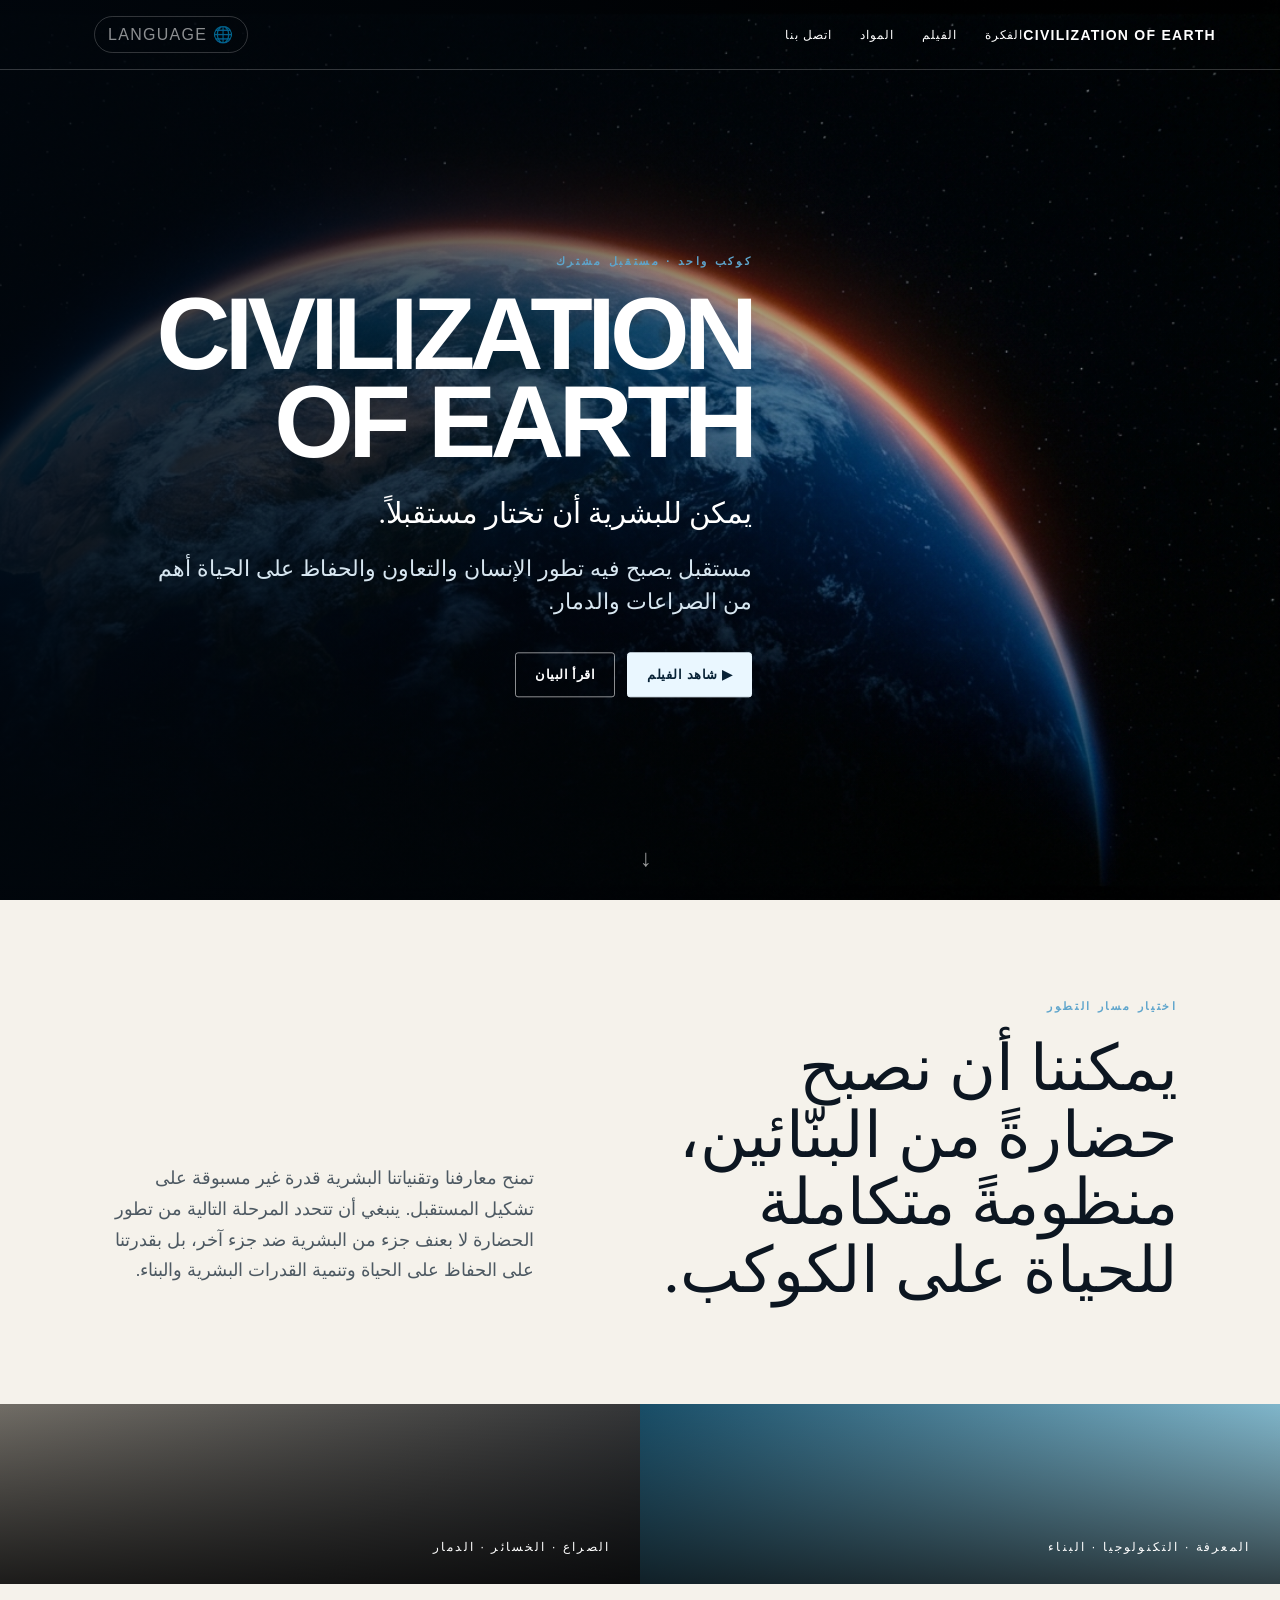
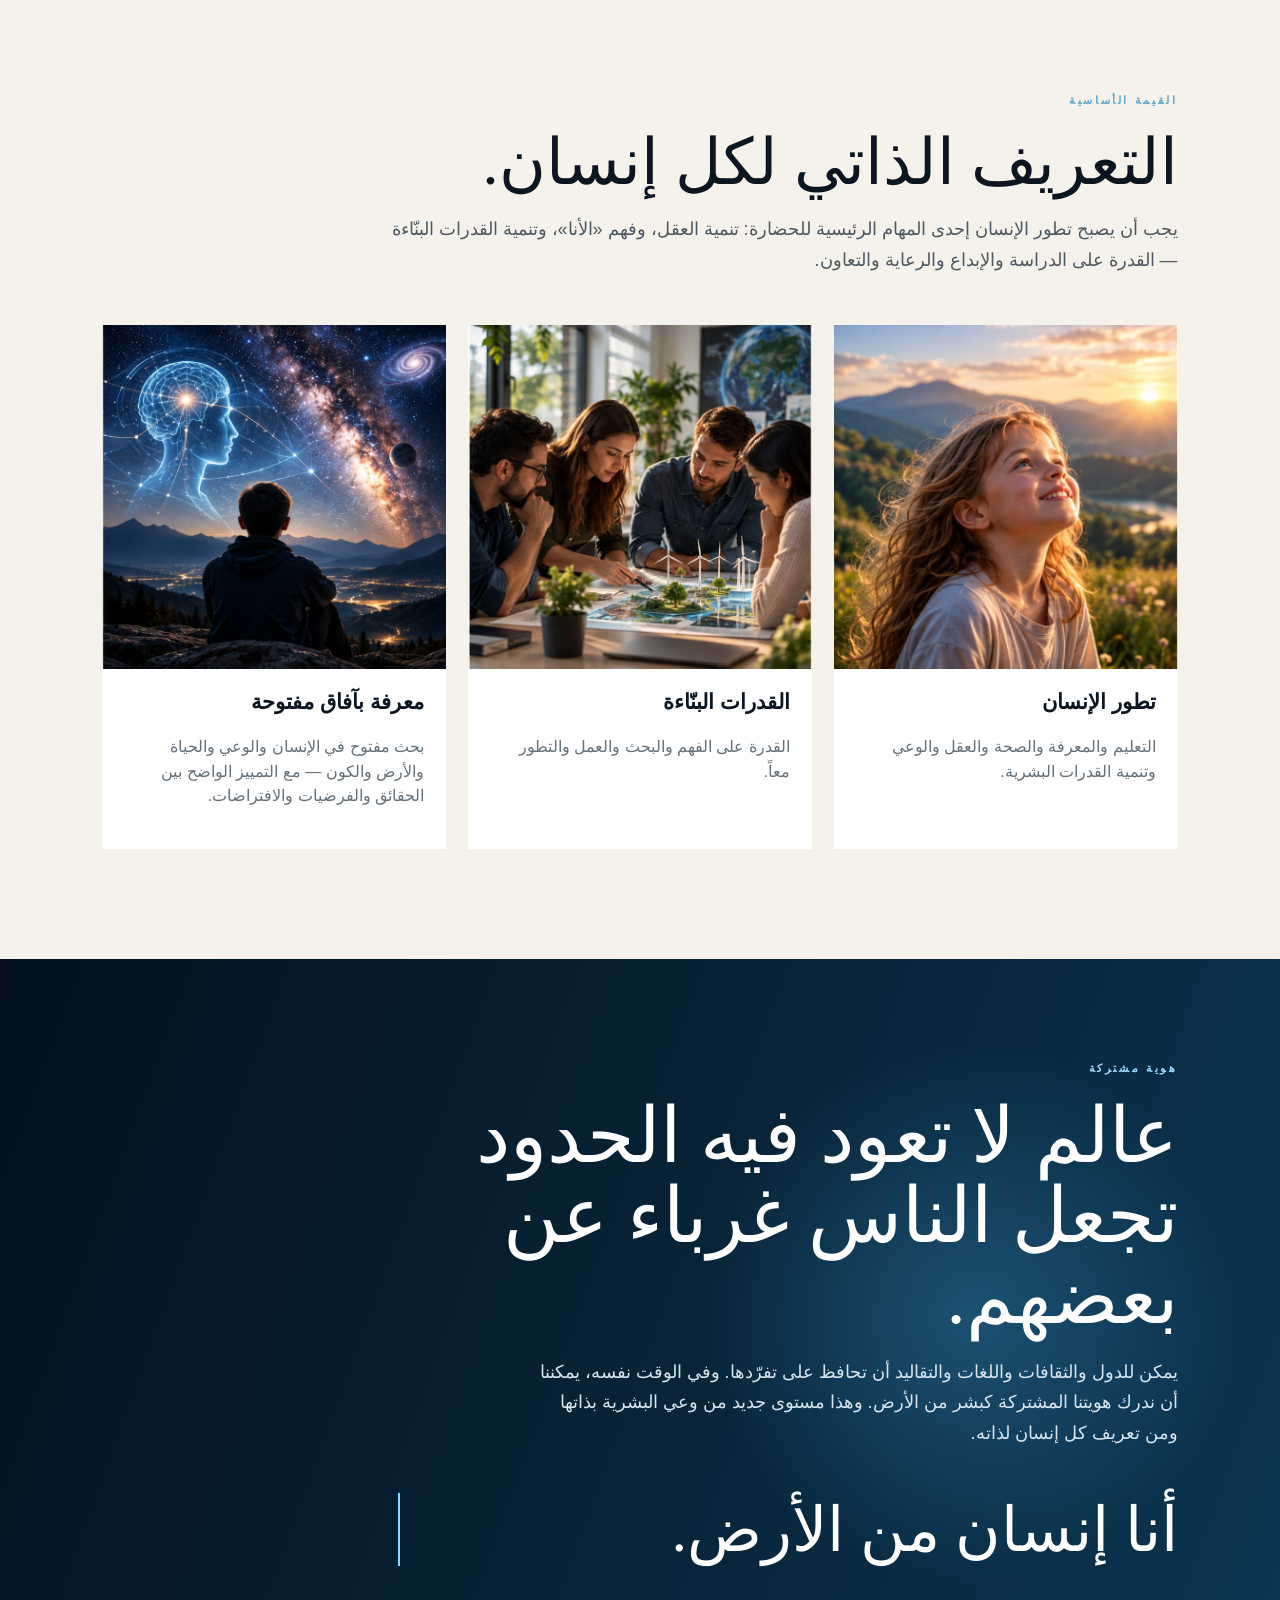
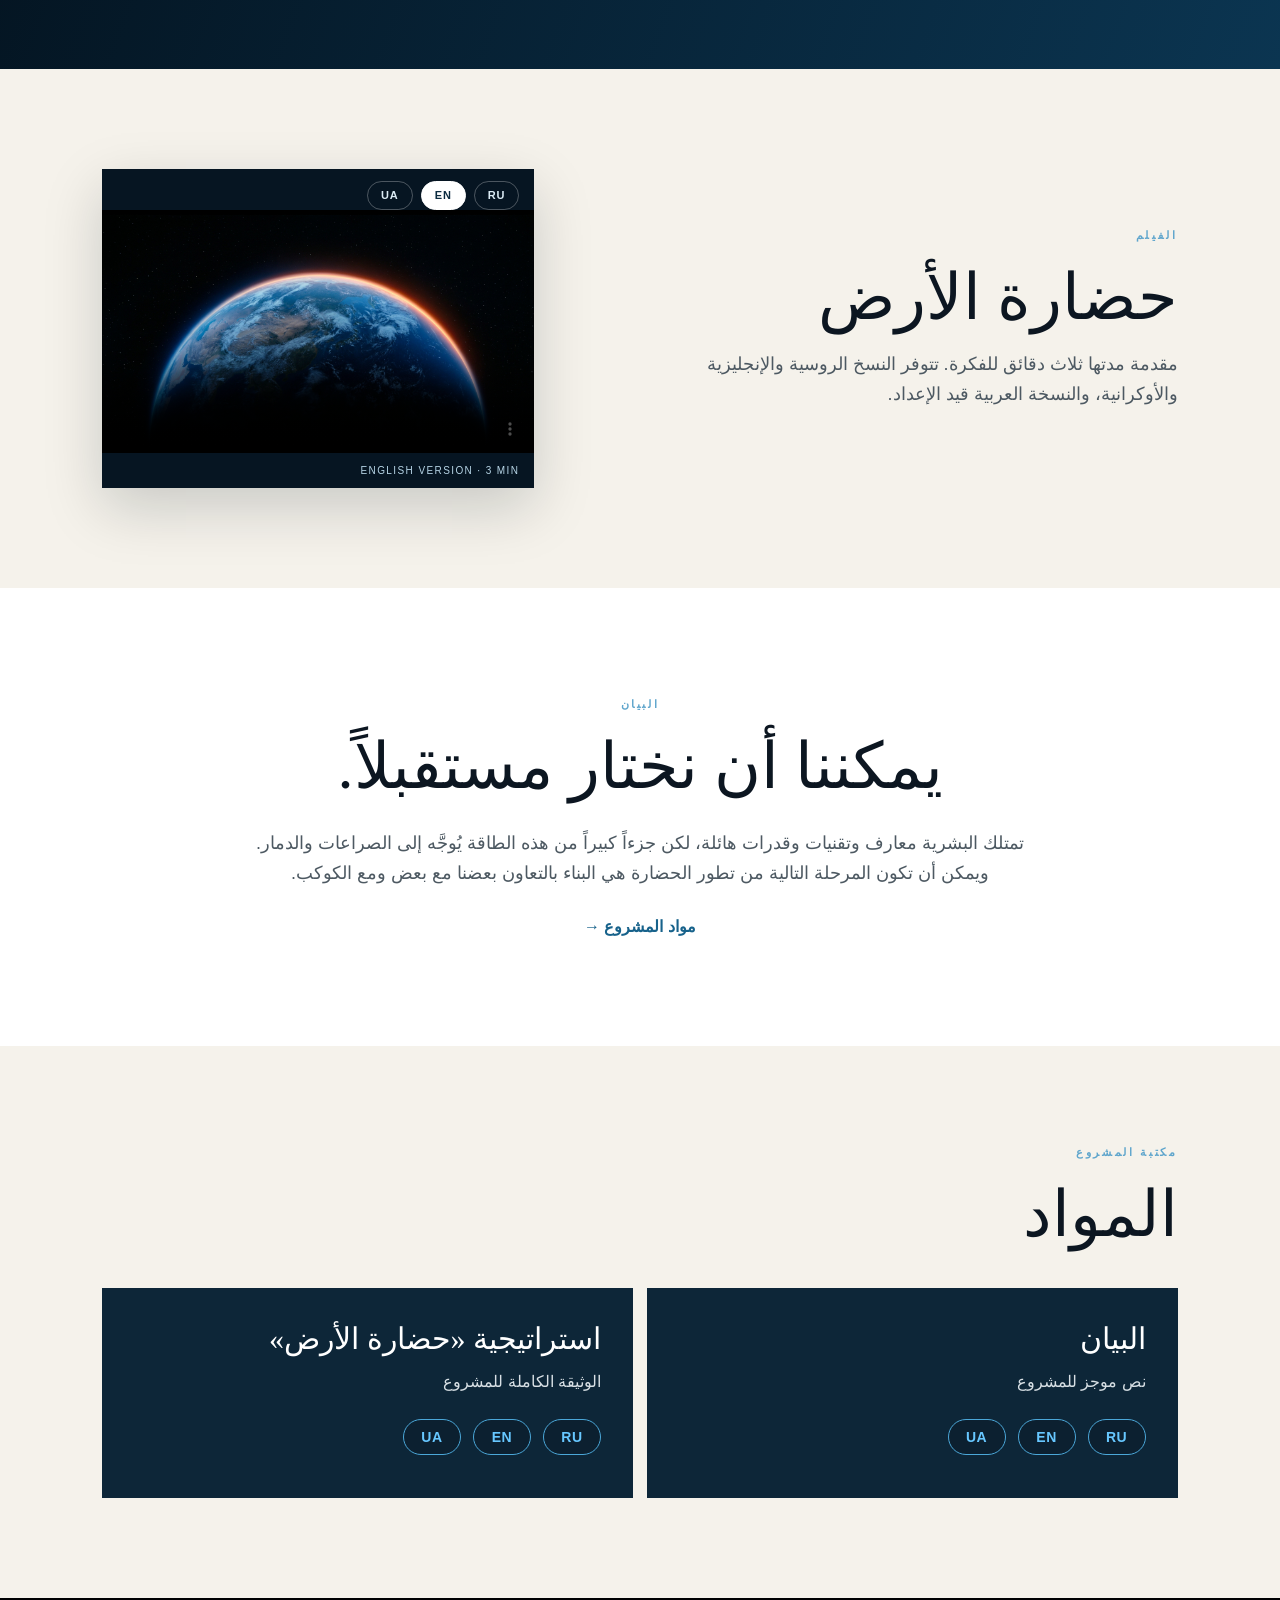
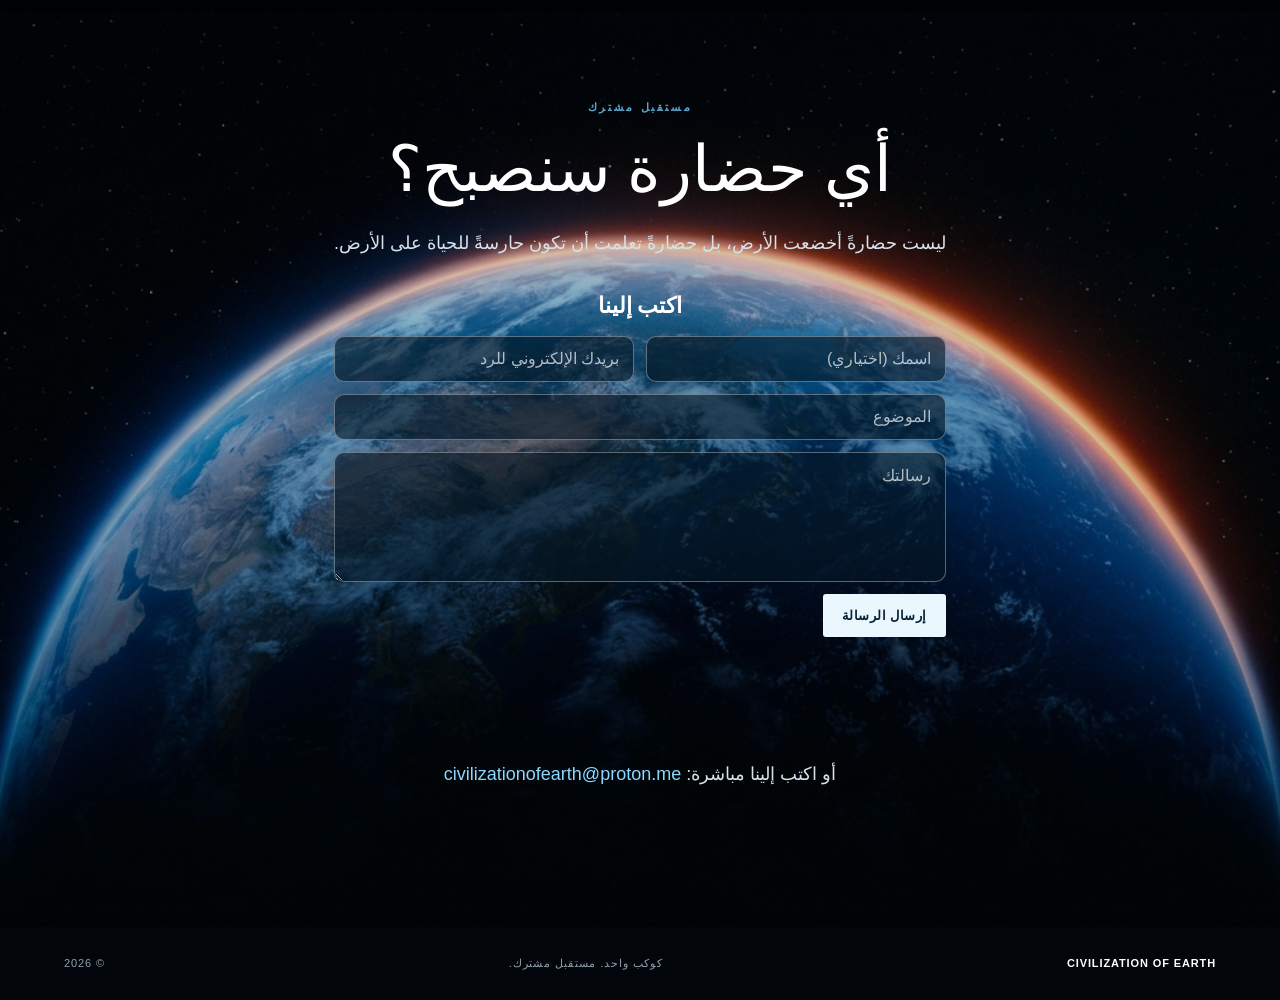
==== commit e744480f: "Add files via upload" ====
--- a/ar/index.html
+++ b/ar/index.html
@@ -14,6 +14,8 @@
 .language-dropdown a{display:block;padding:8px 10px;border-radius:7px;color:#132238;text-decoration:none;white-space:nowrap}
 .language-dropdown a:hover{background:rgba(19,34,56,.08)}
 html[dir="rtl"] .language-dropdown{right:auto;left:0;text-align:right}
+
+.contactFormWrap{margin-top:30px;max-width:760px;width:100%}.contactFormTitle{margin:0 0 16px;font:600 22px/1.2 Georgia,serif}.contactForm{display:grid;grid-template-columns:1fr 1fr;gap:12px}.contactForm input,.contactForm textarea{box-sizing:border-box;width:100%;border:1px solid rgba(255,255,255,.34);background:rgba(5,24,38,.62);color:#fff;border-radius:10px;padding:13px 14px;font:inherit;outline:none}.contactForm input::placeholder,.contactForm textarea::placeholder{color:rgba(255,255,255,.68)}.contactForm input:focus,.contactForm textarea:focus{border-color:#72cfff}.contactForm .full{grid-column:1/-1}.contactForm textarea{min-height:130px;resize:vertical}.contactForm button{justify-self:start;border:0;cursor:pointer}.contactForm button[disabled]{opacity:.65;cursor:wait}.contactStatus{grid-column:1/-1;min-height:1.4em;margin:0;color:#9ee2b0}.contactStatus.error{color:#ffb3b3}.contactDirect{margin:16px 0 0;font-size:14px;color:rgba(255,255,255,.78)}.contactDirect a{color:#8bd7ff;text-decoration:none}.contactDirect a:hover{text-decoration:underline}.contactHp{position:absolute!important;left:-10000px!important;width:1px!important;height:1px!important;overflow:hidden!important}@media(max-width:680px){.contactForm{grid-template-columns:1fr}}
 </style>
 <style>
 .materialGridDocs{grid-template-columns:repeat(2,minmax(0,1fr))!important}.materialGridDocs .materialDoc{background:#0d2638;color:#fff;padding:34px 32px;min-height:210px;box-sizing:border-box}.materialGridDocs .materialDoc>b{font-family:Georgia,serif;font-size:30px;line-height:1.12}.materialGridDocs .materialDoc p{color:#d8e0e5;font-size:16px}.materialGridDocs .docLinks{display:flex;gap:12px;flex-wrap:wrap;margin-top:28px}.materialGridDocs .docLinks a{display:inline-flex!important;align-items:center;justify-content:center;width:58px!important;height:36px!important;min-height:0!important;padding:0!important;border:1px solid #4ba7d8;border-radius:999px;color:#67c7ff!important;text-decoration:none;font:700 14px/1 Arial,sans-serif;letter-spacing:.04em;box-sizing:border-box}.materialGridDocs .docLinks a:hover{background:rgba(103,199,255,.12)}@media(max-width:760px){.materialGridDocs{grid-template-columns:1fr!important}.materialGridDocs .materialDoc>b{font-size:25px}}
@@ -46,7 +48,7 @@
 <article class="materialDoc"><b>البيان</b><p>نص موجز للمشروع</p><div class="docLinks"><a href="../documents/Manifesto_RU.pdf" target="_blank">RU</a><a href="../documents/Manifesto_EN.pdf" target="_blank">EN</a><a href="../documents/Manifesto_UA.pdf" target="_blank">UA</a></div></article>
 <article class="materialDoc"><b>استراتيجية «حضارة الأرض»</b><p>الوثيقة الكاملة للمشروع</p><div class="docLinks"><a href="../documents/Civilization_of_Earth_RU.pdf" target="_blank">RU</a><a href="../documents/Civilization_of_Earth_EN.pdf" target="_blank">EN</a><a href="../documents/Civilization_of_Earth_UA.pdf" target="_blank">UA</a></div></article>
 </div></section>
-<section class="closing" id="contact"><div class="earthGlow"></div><div class="closingContent"><div class="kicker" data-i18n="futureKicker">مستقبل مشترك</div><h2 data-i18n="futureTitle">أي حضارة سنصبح؟</h2><p data-i18n="futureText">ليست حضارةً أخضعت الأرض، بل حضارةً تعلمت أن تكون حارسةً للحياة على الأرض.</p><a class="btn primary" href="mailto:contact@example.com" data-i18n="contactBtn">انضم إلى الحوار</a></div></section>
+<section class="closing" id="contact"><div class="earthGlow"></div><div class="closingContent"><div class="kicker" data-i18n="futureKicker">مستقبل مشترك</div><h2 data-i18n="futureTitle">أي حضارة سنصبح؟</h2><p data-i18n="futureText">ليست حضارةً أخضعت الأرض، بل حضارةً تعلمت أن تكون حارسةً للحياة على الأرض.</p><div class="contactFormWrap"><h3 class="contactFormTitle">اكتب إلينا</h3><form class="contactForm" action="https://formspree.io/f/xwlpqalw" method="POST" data-success="شكرًا لك. تم إرسال رسالتك." data-error="تعذر إرسال الرسالة. يرجى المحاولة مرة أخرى."><input type="text" name="name" autocomplete="name" placeholder="اسمك (اختياري)"><input type="email" name="email" autocomplete="email" placeholder="بريدك الإلكتروني للرد"><input class="full" type="text" name="subject" placeholder="الموضوع"><textarea class="full" name="message" required placeholder="رسالتك"></textarea><label class="contactHp" aria-hidden="true">Website<input type="text" name="website" tabindex="-1" autocomplete="off"></label><input type="hidden" name="_subject" value="Civilization of Earth — website message"><button class="btn primary" type="submit">إرسال الرسالة</button><p class="contactStatus" role="status" aria-live="polite"></p></form><p class="contactDirect">أو اكتب إلينا مباشرة: <a href="mailto:civilizationofearth@proton.me">civilizationofearth@proton.me</a></p></div></div></section>
 </main>
 <footer><b>CIVILIZATION OF EARTH</b><span data-i18n="footer">كوكب واحد. مستقبل مشترك.</span><span>© 2026</span></footer>
 
@@ -58,4 +60,16 @@
  if(e.target.closest('.language-picker>button')){e.preventDefault();p.classList.toggle('open');}
 });
 </script>
+
+<script>
+document.querySelectorAll('.contactForm').forEach(function(form){
+ const status=form.querySelector('.contactStatus'), btn=form.querySelector('button[type="submit"]');
+ form.addEventListener('submit',async function(e){
+  e.preventDefault(); status.textContent=''; status.classList.remove('error'); btn.disabled=true;
+  try{const r=await fetch(form.action,{method:'POST',body:new FormData(form),headers:{'Accept':'application/json'}}); if(r.ok){form.reset();status.textContent=form.dataset.success;}else{throw new Error('send');}}
+  catch(err){status.textContent=form.dataset.error;status.classList.add('error');}
+  finally{btn.disabled=false;}
+ });
+});
+</script>
 </body></html>
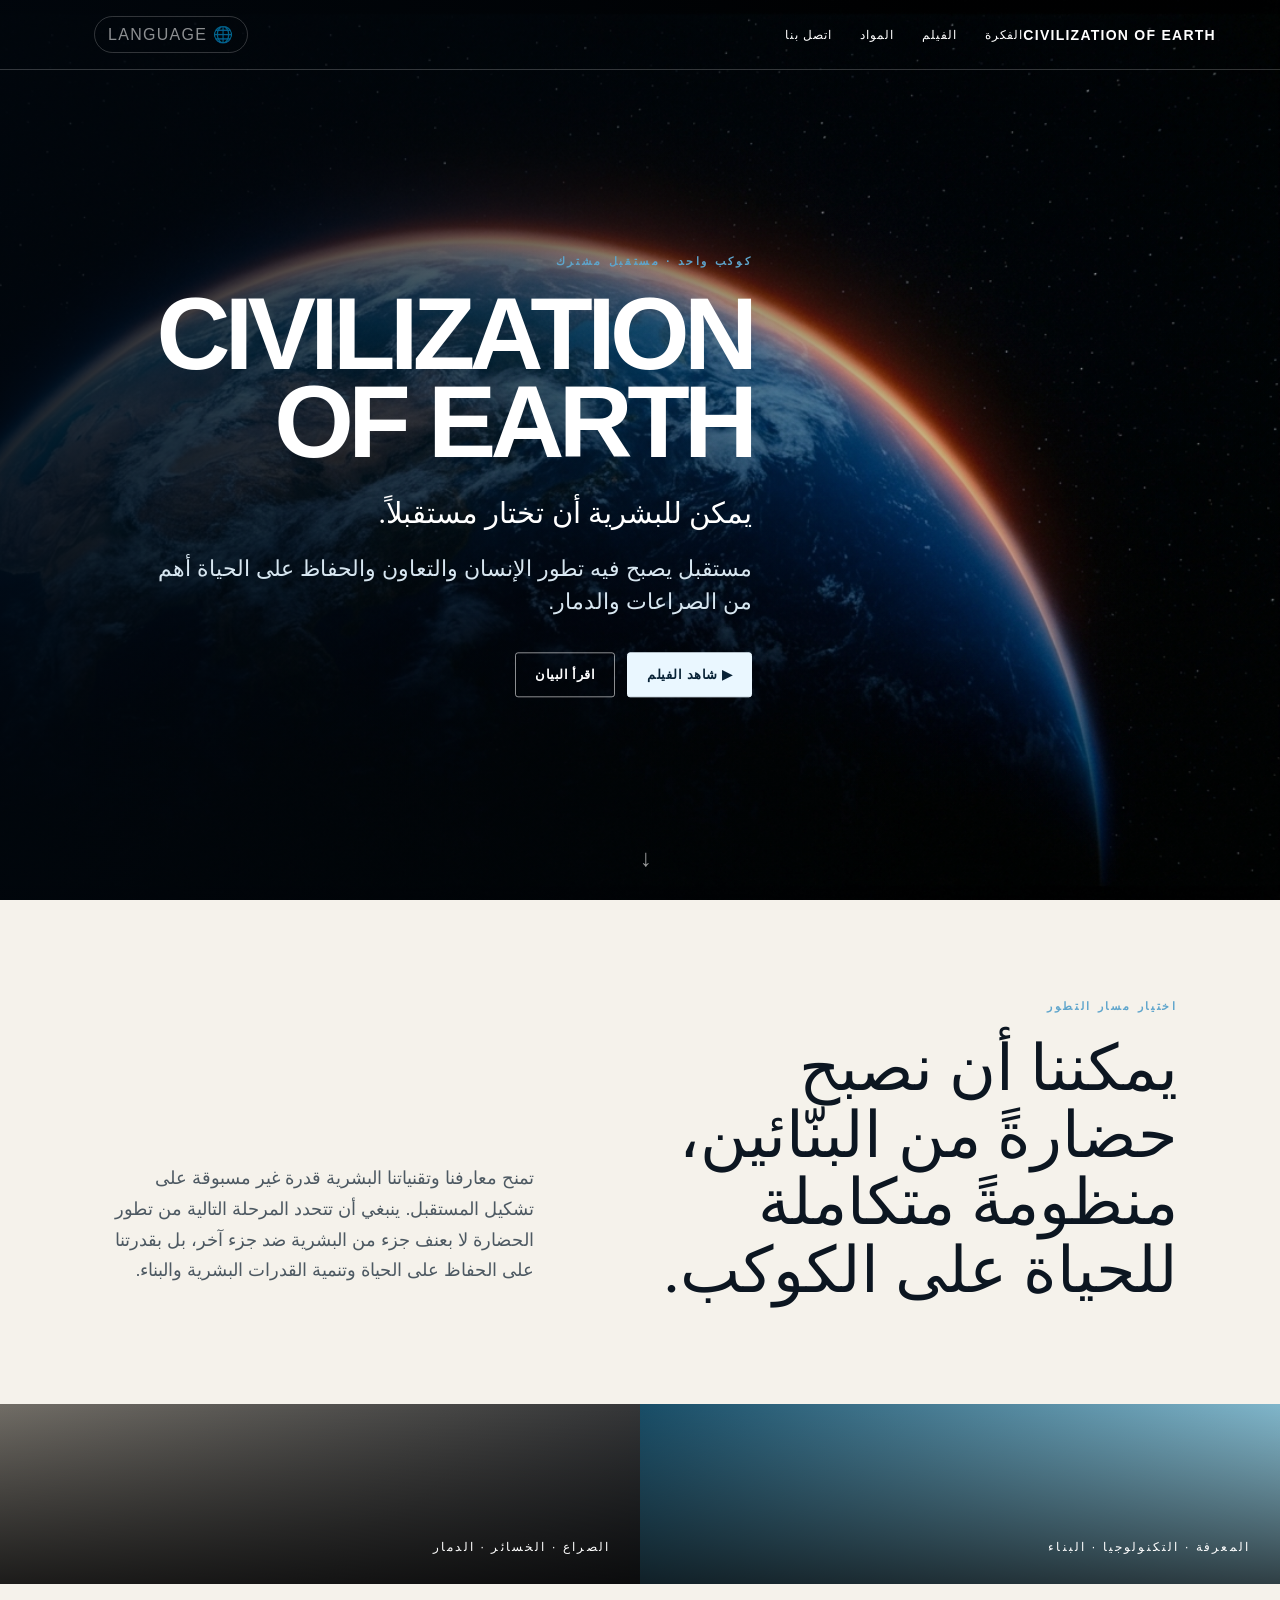
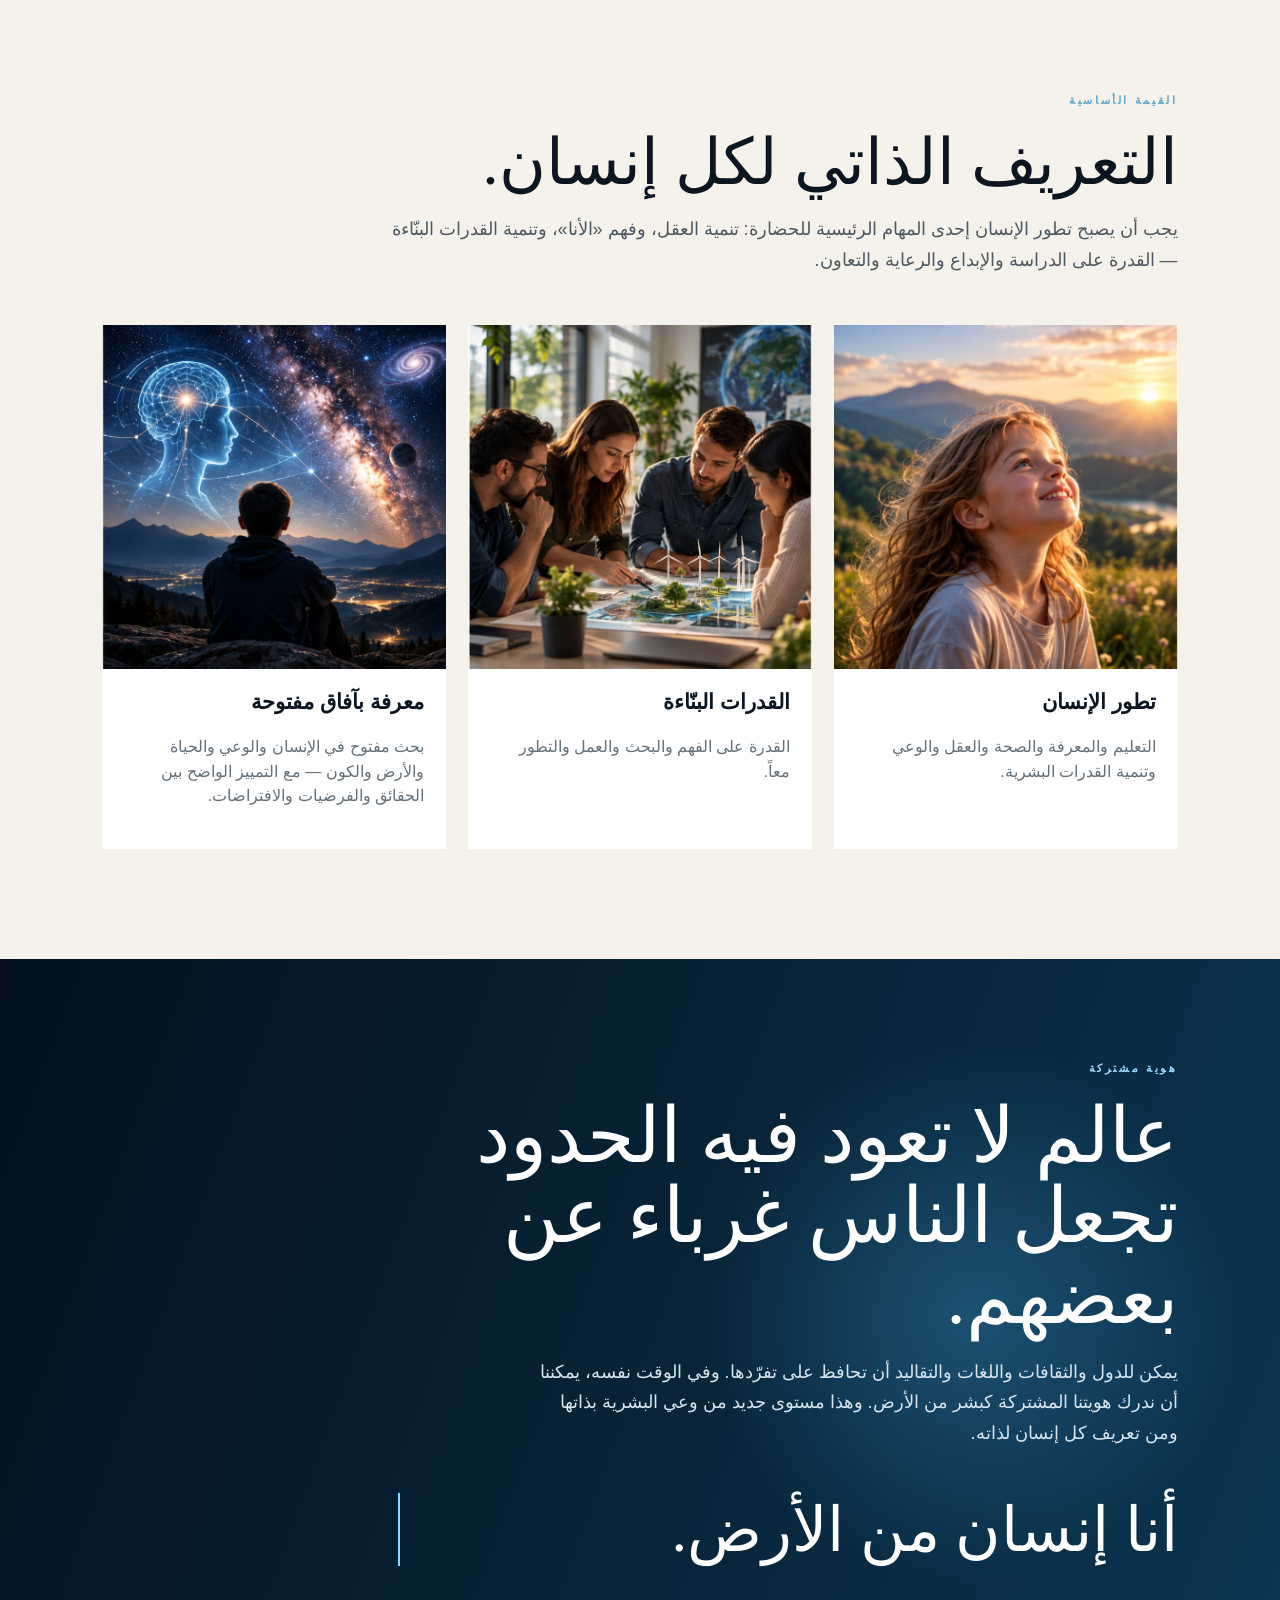
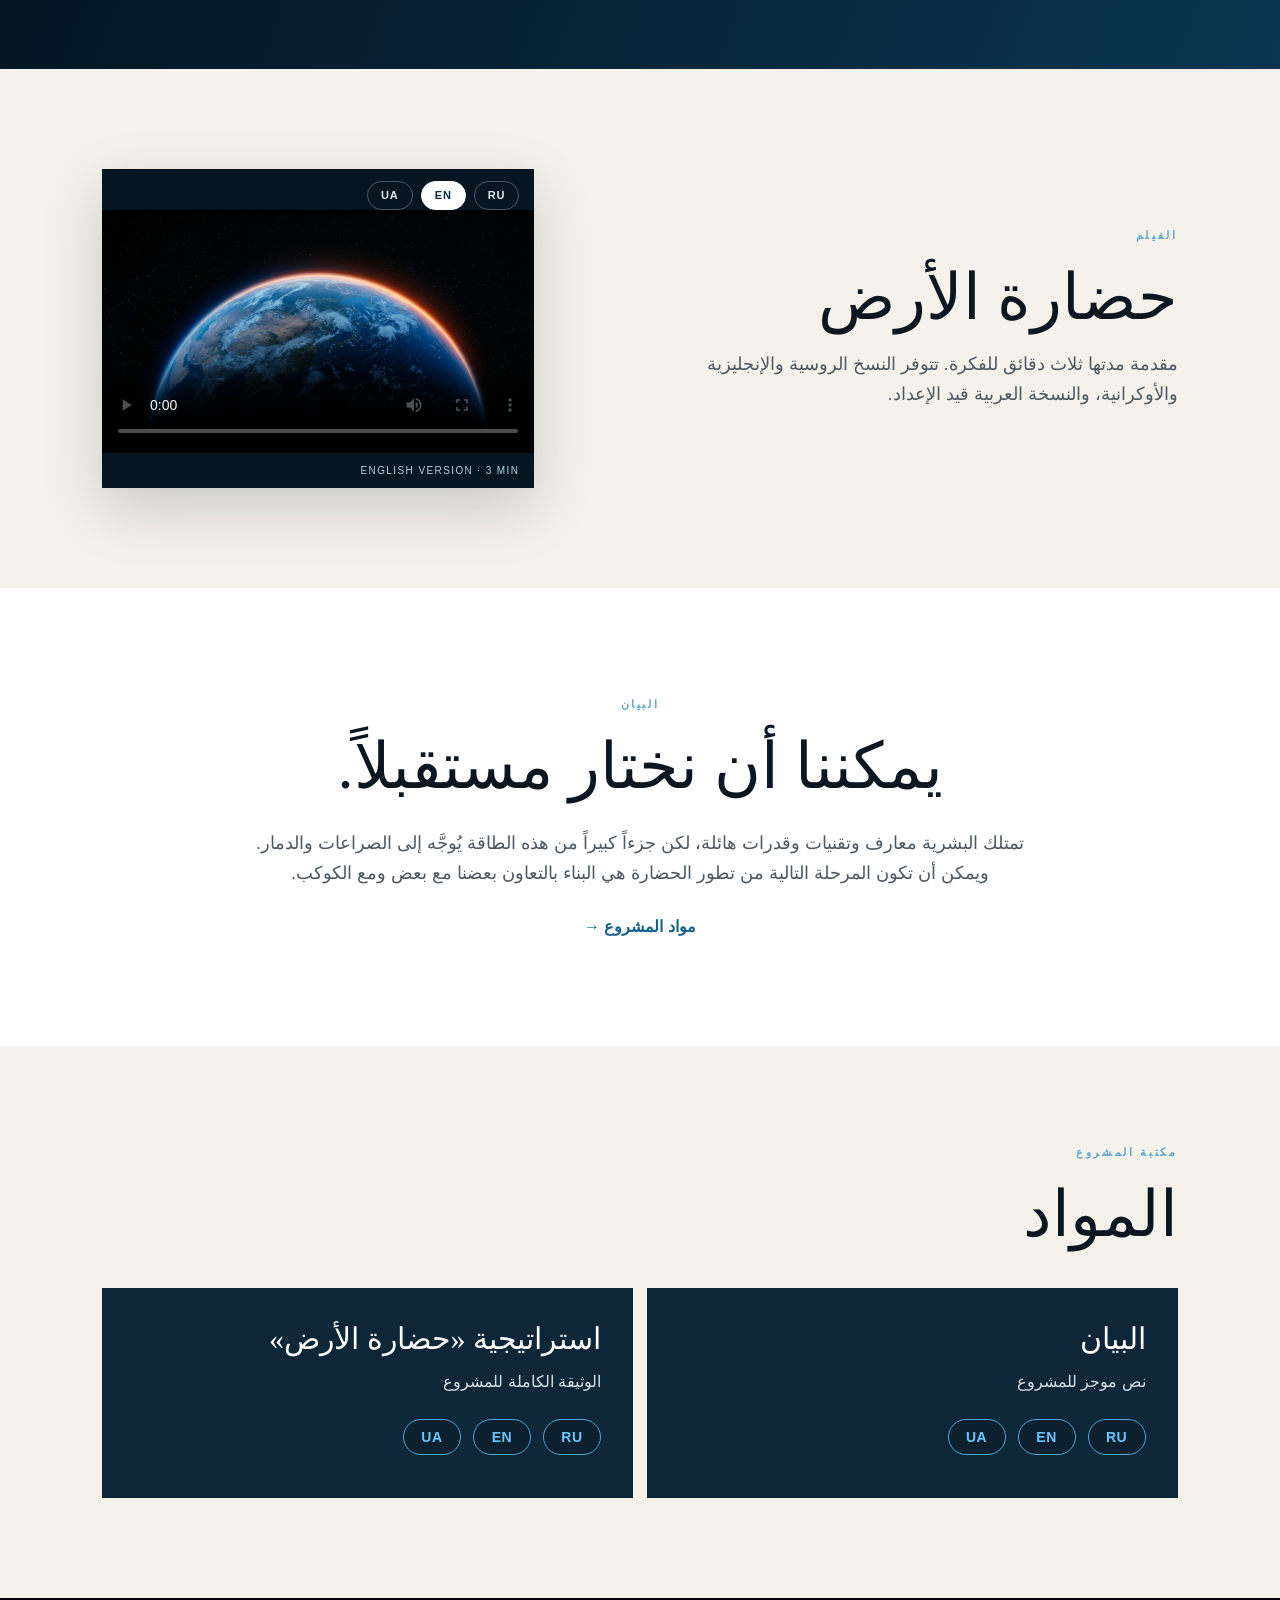
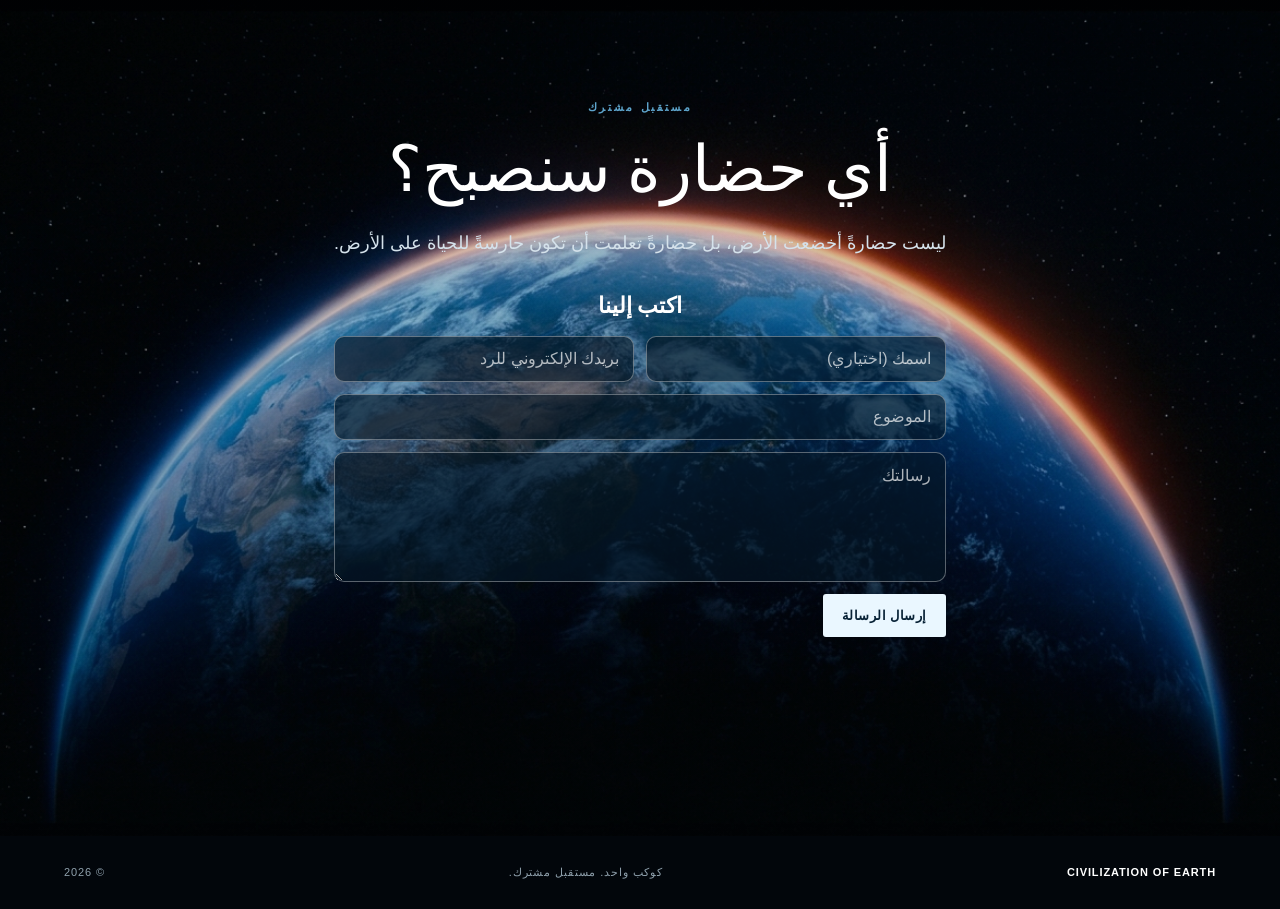
==== commit 65c9670b: "Add files via upload" ====
--- a/ar/index.html
+++ b/ar/index.html
@@ -48,7 +48,7 @@
 <article class="materialDoc"><b>البيان</b><p>نص موجز للمشروع</p><div class="docLinks"><a href="../documents/Manifesto_RU.pdf" target="_blank">RU</a><a href="../documents/Manifesto_EN.pdf" target="_blank">EN</a><a href="../documents/Manifesto_UA.pdf" target="_blank">UA</a></div></article>
 <article class="materialDoc"><b>استراتيجية «حضارة الأرض»</b><p>الوثيقة الكاملة للمشروع</p><div class="docLinks"><a href="../documents/Civilization_of_Earth_RU.pdf" target="_blank">RU</a><a href="../documents/Civilization_of_Earth_EN.pdf" target="_blank">EN</a><a href="../documents/Civilization_of_Earth_UA.pdf" target="_blank">UA</a></div></article>
 </div></section>
-<section class="closing" id="contact"><div class="earthGlow"></div><div class="closingContent"><div class="kicker" data-i18n="futureKicker">مستقبل مشترك</div><h2 data-i18n="futureTitle">أي حضارة سنصبح؟</h2><p data-i18n="futureText">ليست حضارةً أخضعت الأرض، بل حضارةً تعلمت أن تكون حارسةً للحياة على الأرض.</p><div class="contactFormWrap"><h3 class="contactFormTitle">اكتب إلينا</h3><form class="contactForm" action="https://formspree.io/f/xwlpqalw" method="POST" data-success="شكرًا لك. تم إرسال رسالتك." data-error="تعذر إرسال الرسالة. يرجى المحاولة مرة أخرى."><input type="text" name="name" autocomplete="name" placeholder="اسمك (اختياري)"><input type="email" name="email" autocomplete="email" placeholder="بريدك الإلكتروني للرد"><input class="full" type="text" name="subject" placeholder="الموضوع"><textarea class="full" name="message" required placeholder="رسالتك"></textarea><label class="contactHp" aria-hidden="true">Website<input type="text" name="website" tabindex="-1" autocomplete="off"></label><input type="hidden" name="_subject" value="Civilization of Earth — website message"><button class="btn primary" type="submit">إرسال الرسالة</button><p class="contactStatus" role="status" aria-live="polite"></p></form><p class="contactDirect">أو اكتب إلينا مباشرة: <a href="mailto:civilizationofearth@proton.me">civilizationofearth@proton.me</a></p></div></div></section>
+<section class="closing" id="contact"><div class="earthGlow"></div><div class="closingContent"><div class="kicker" data-i18n="futureKicker">مستقبل مشترك</div><h2 data-i18n="futureTitle">أي حضارة سنصبح؟</h2><p data-i18n="futureText">ليست حضارةً أخضعت الأرض، بل حضارةً تعلمت أن تكون حارسةً للحياة على الأرض.</p><div class="contactFormWrap"><h3 class="contactFormTitle">اكتب إلينا</h3><form class="contactForm" action="https://formspree.io/f/xwlpqalw" method="POST" data-success="شكرًا لك. تم إرسال رسالتك." data-error="تعذر إرسال الرسالة. يرجى المحاولة مرة أخرى."><input type="text" name="name" autocomplete="name" placeholder="اسمك (اختياري)"><input type="email" name="email" autocomplete="email" placeholder="بريدك الإلكتروني للرد"><input class="full" type="text" name="subject" placeholder="الموضوع"><textarea class="full" name="message" required placeholder="رسالتك"></textarea><label class="contactHp" aria-hidden="true">Website<input type="text" name="website" tabindex="-1" autocomplete="off"></label><input type="hidden" name="_subject" value="Civilization of Earth — website message"><button class="btn primary" type="submit">إرسال الرسالة</button><p class="contactStatus" role="status" aria-live="polite"></p></form></div></div></section>
 </main>
 <footer><b>CIVILIZATION OF EARTH</b><span data-i18n="footer">كوكب واحد. مستقبل مشترك.</span><span>© 2026</span></footer>
 
